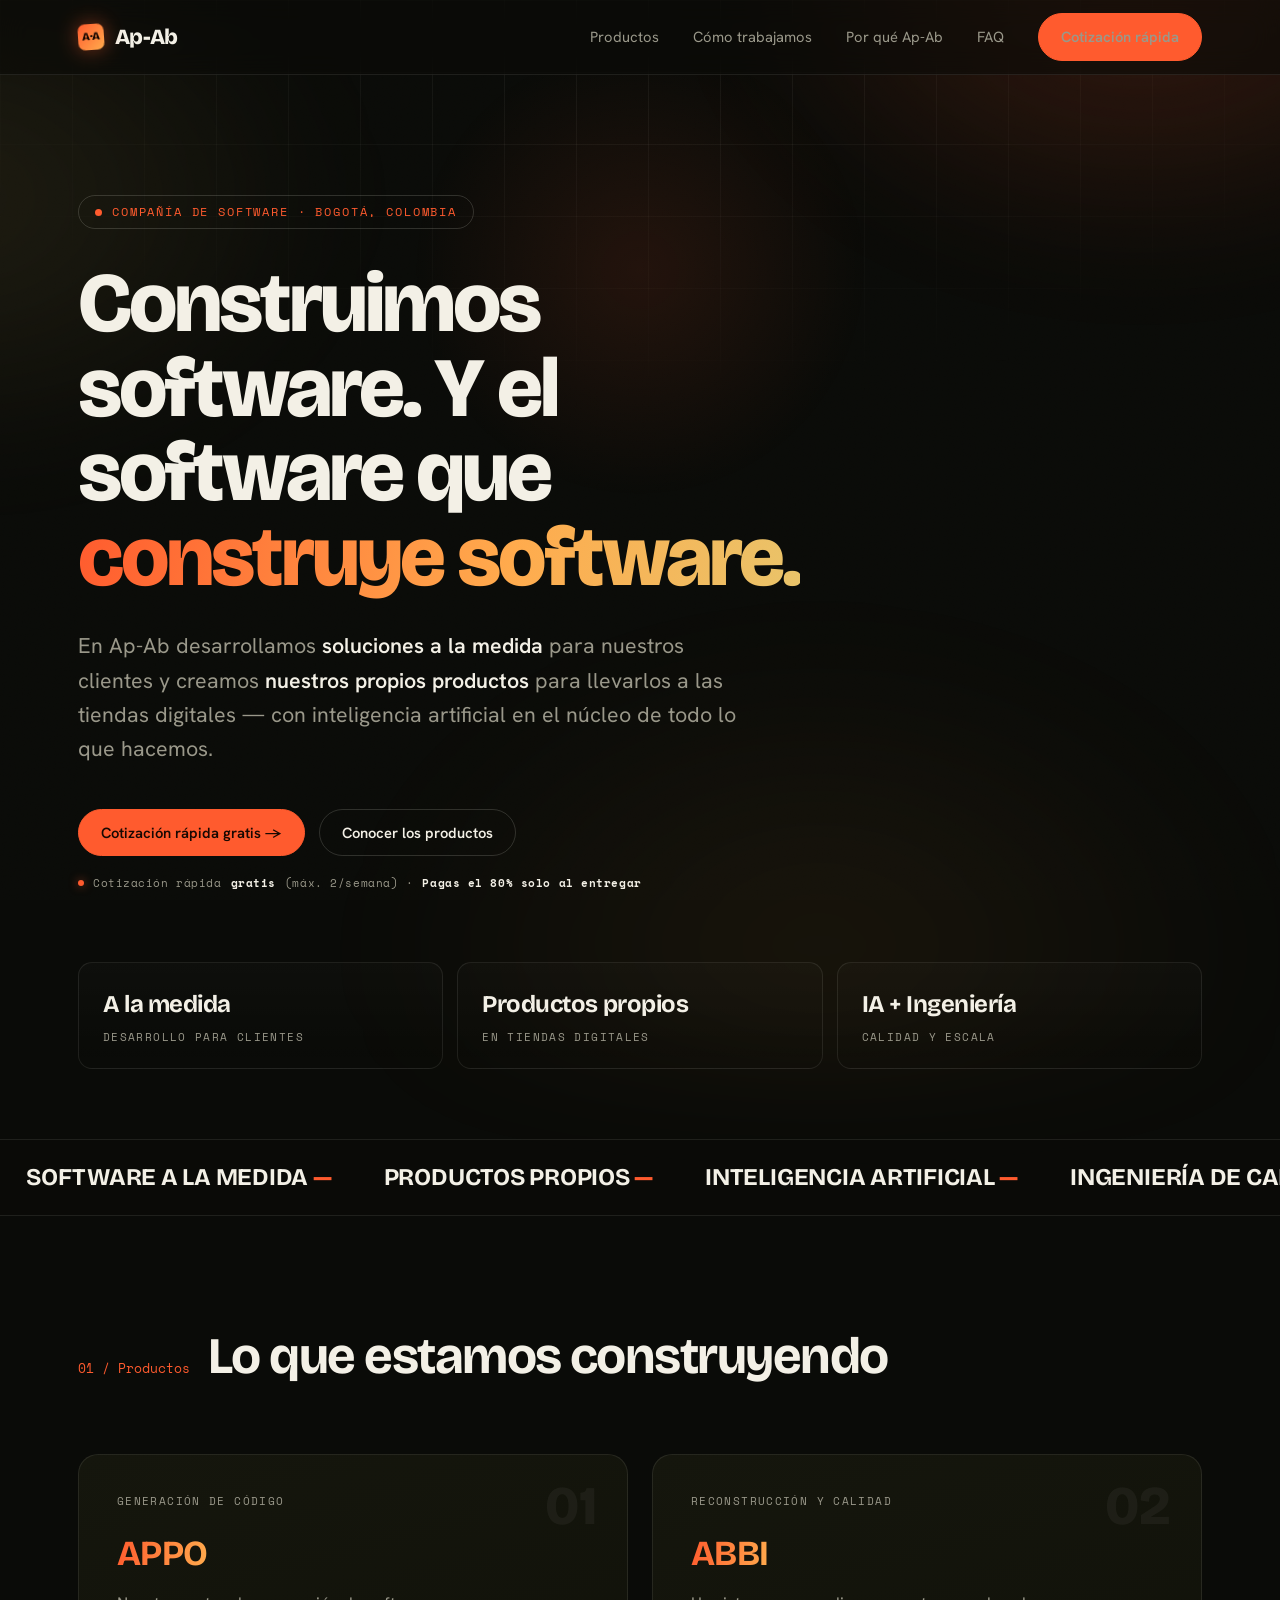
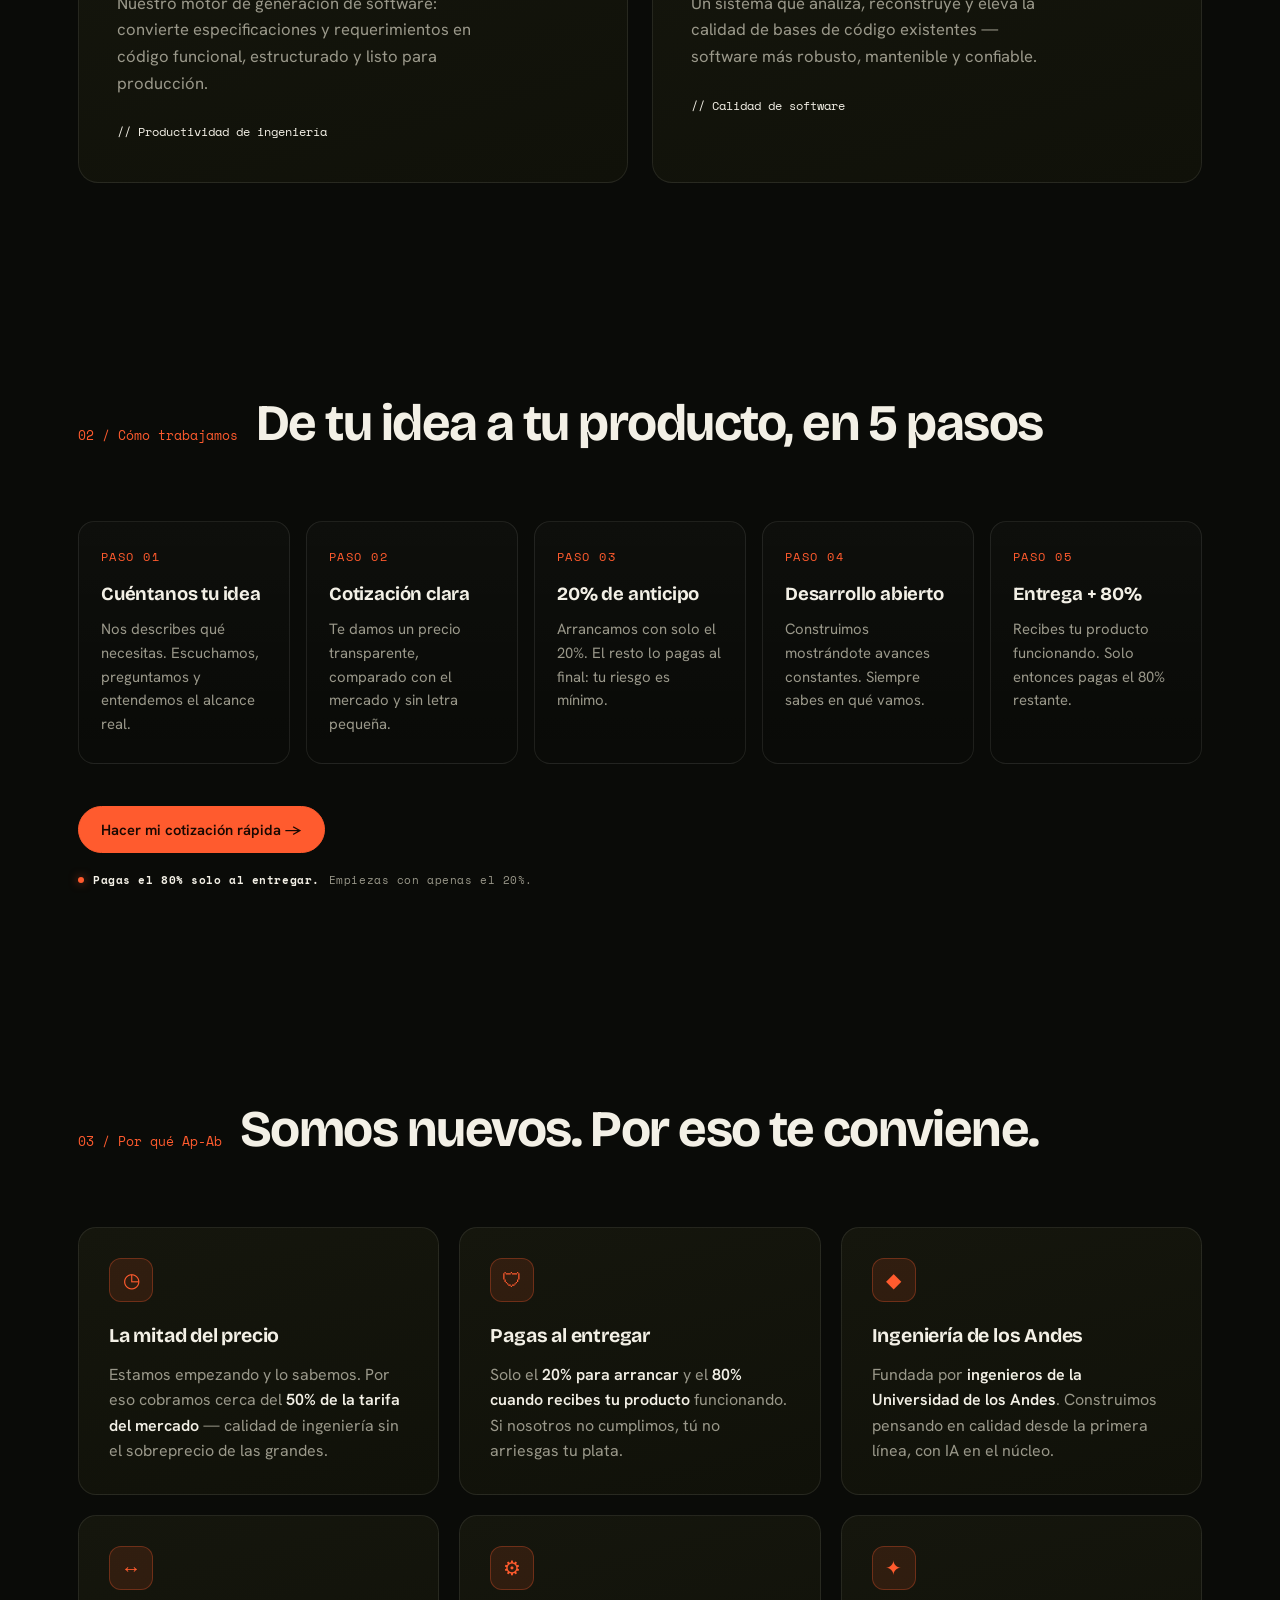
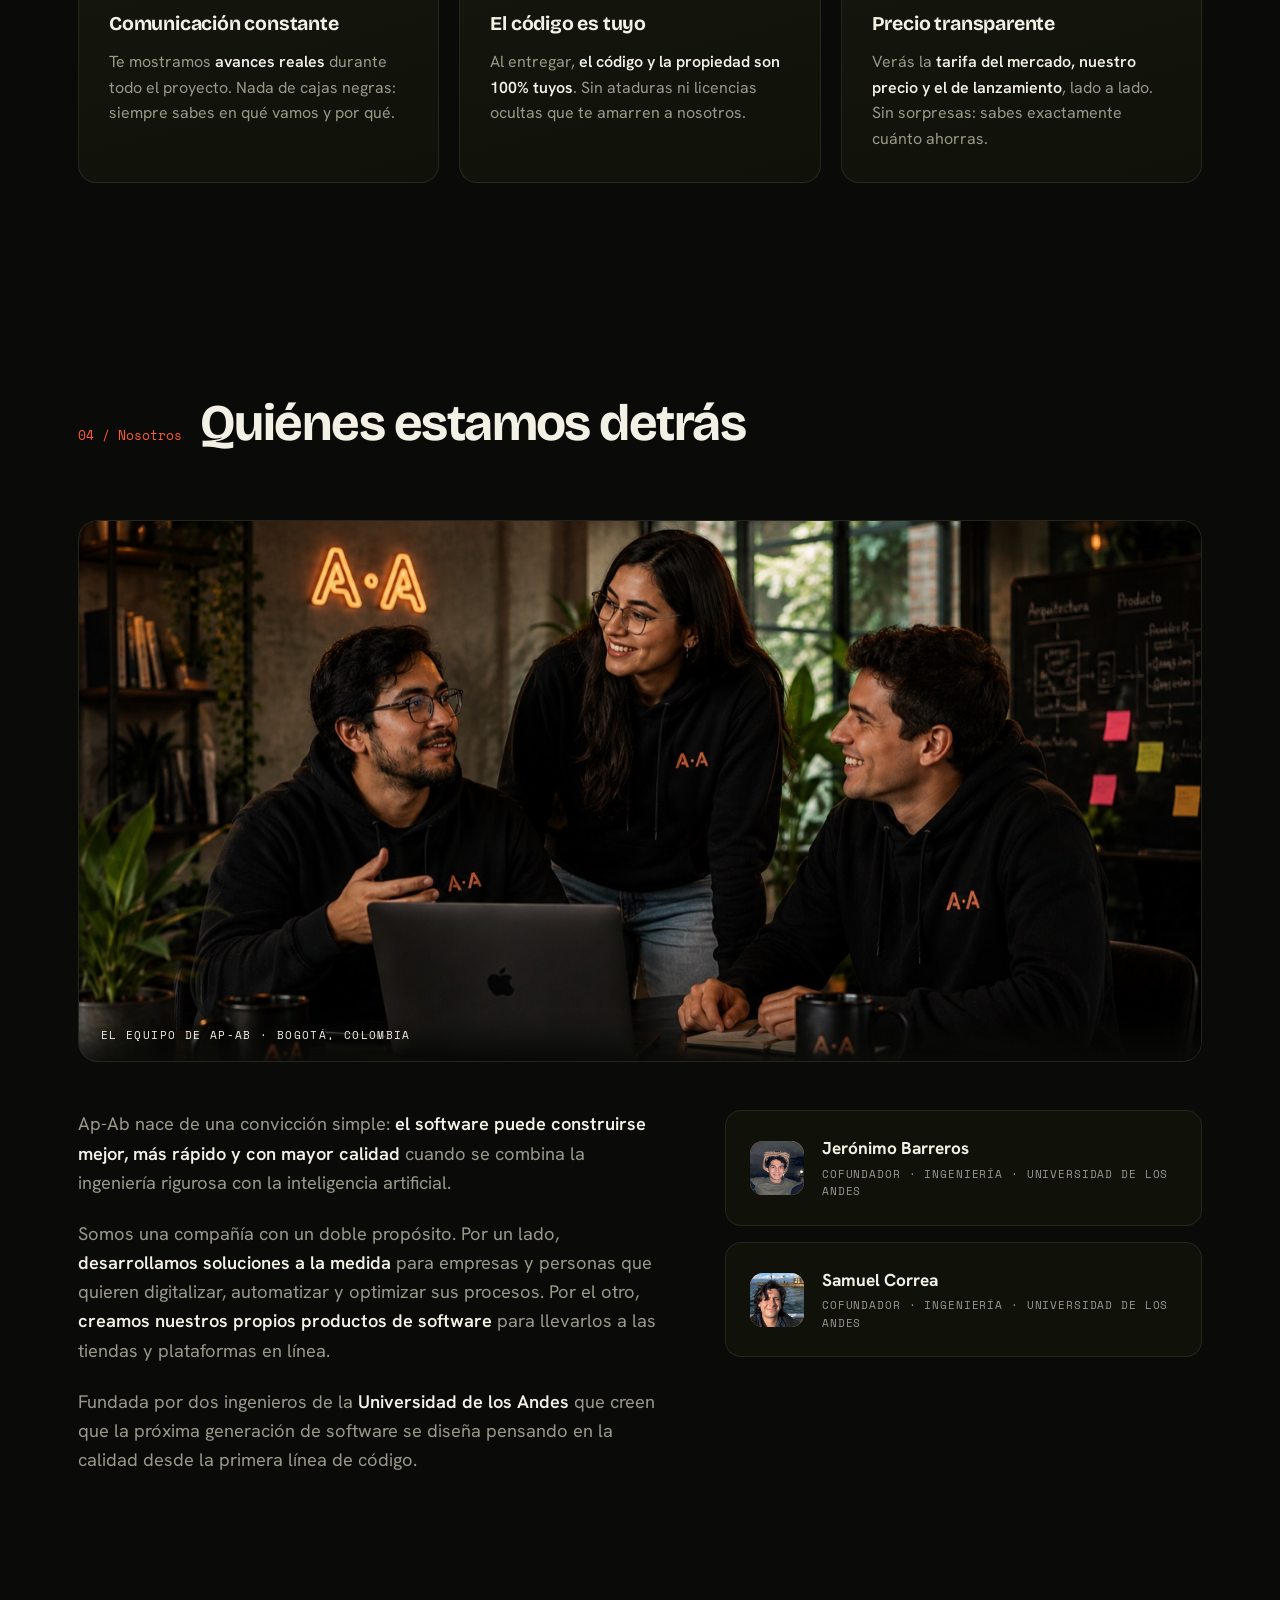
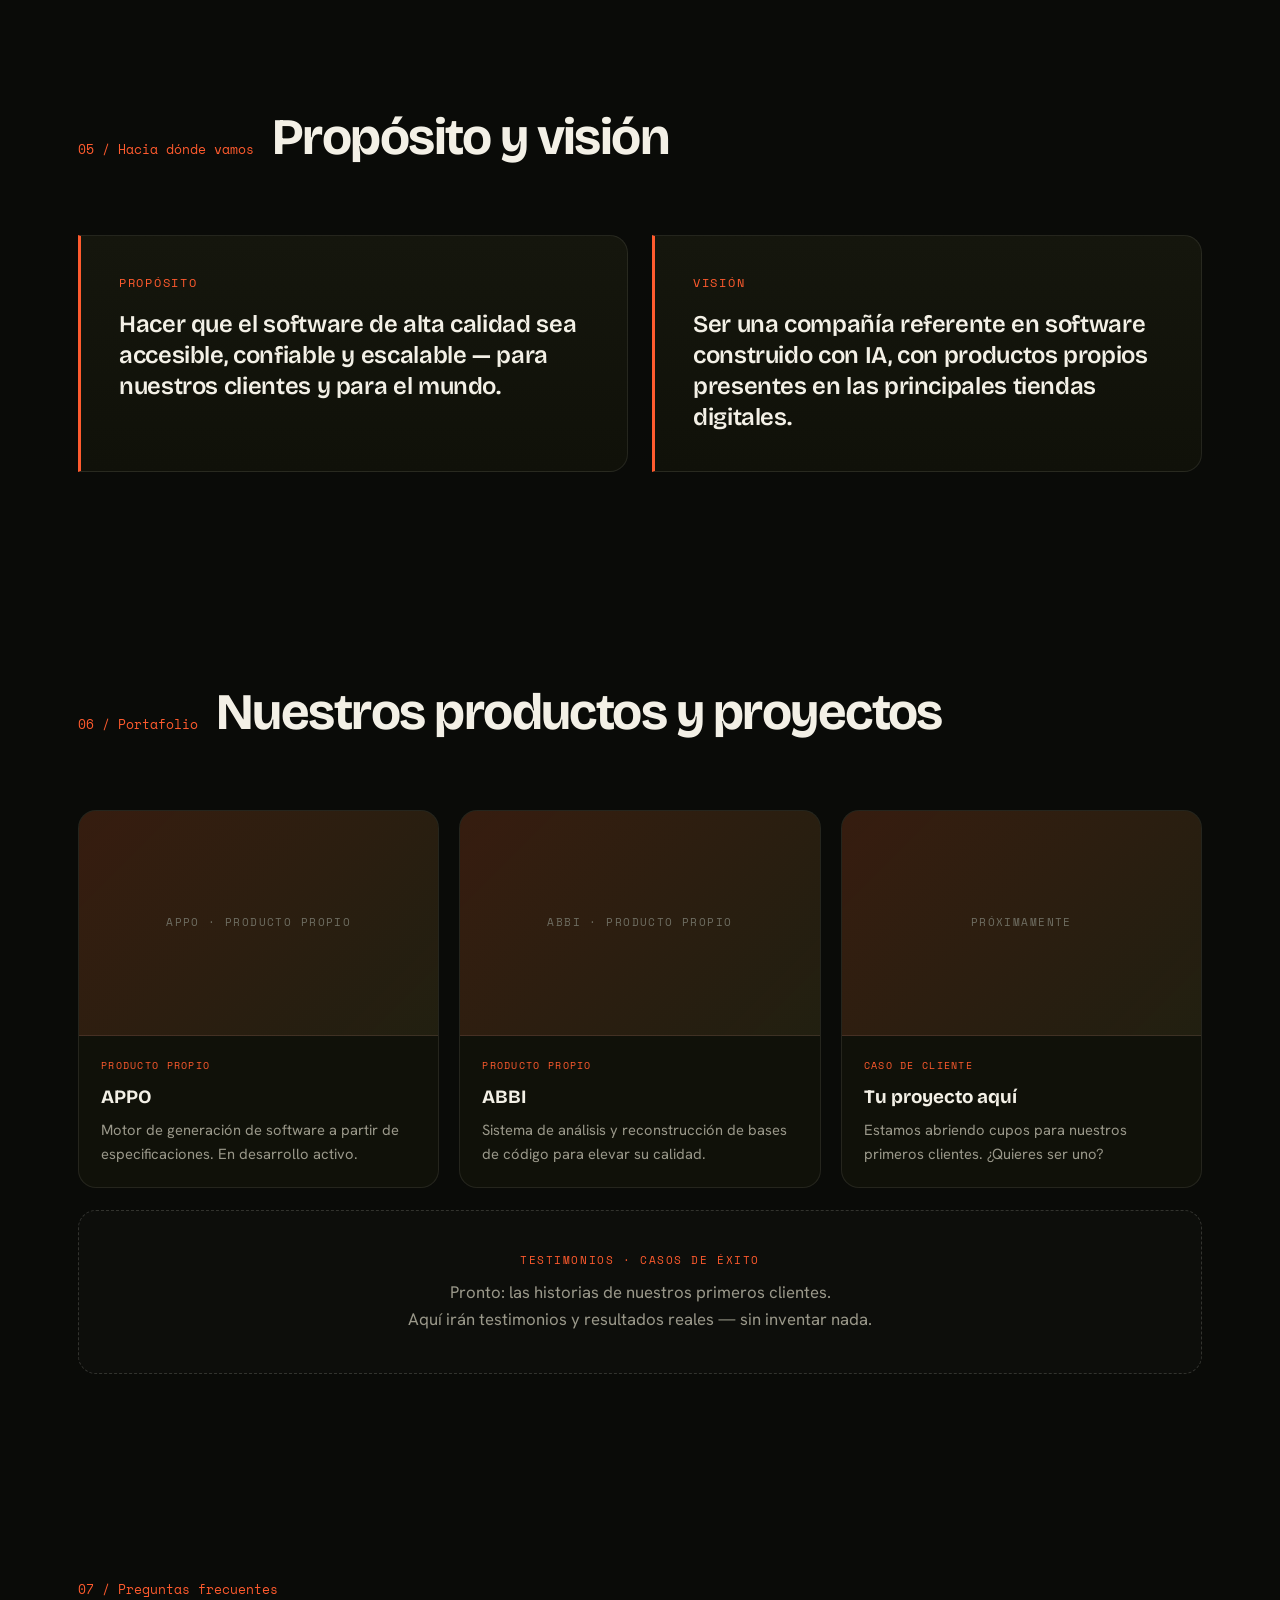
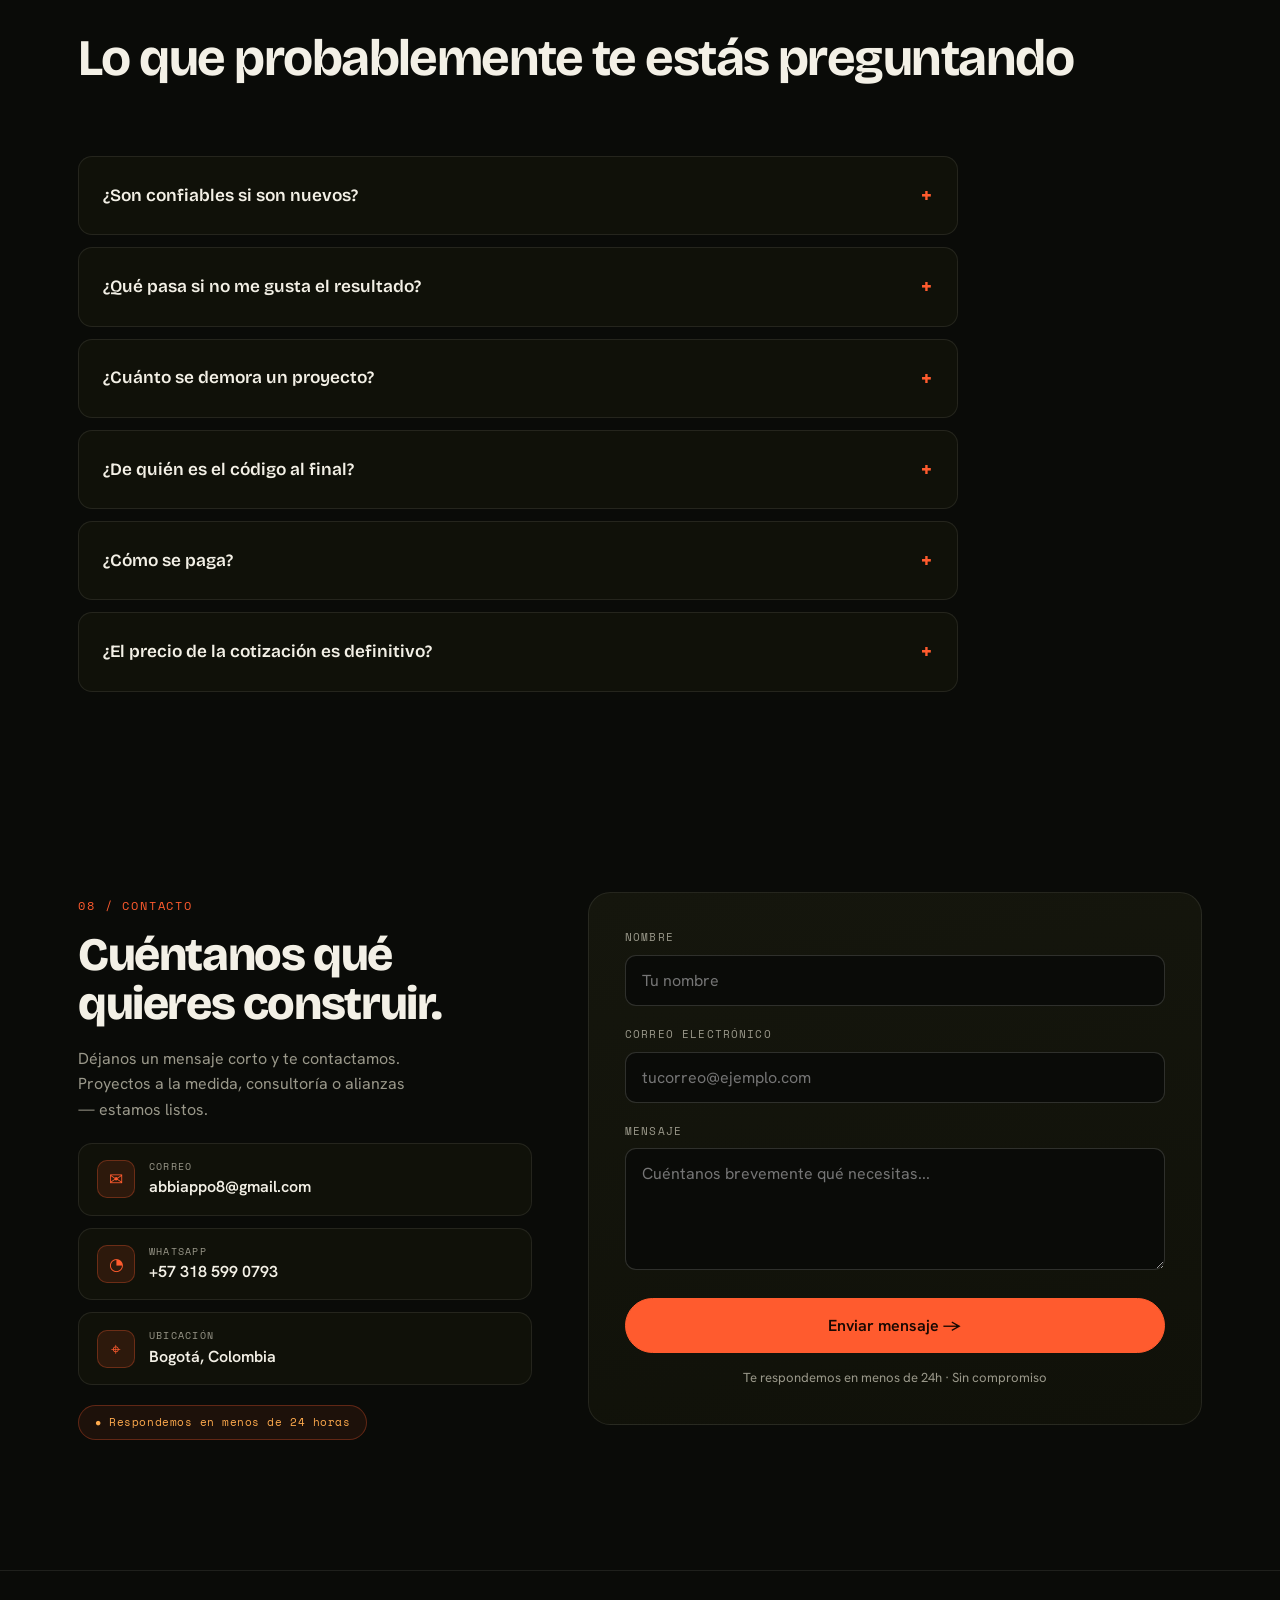
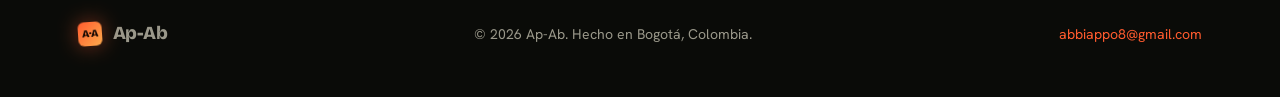
==== index.html @ e48f0c0c "Ap-Ab web-app: landing + login + cotizador rápido - Landing de marca + secciones de confianza (proce" ====
<!DOCTYPE html>
<html lang="es">
<head>
<meta charset="UTF-8" />
<meta name="viewport" content="width=device-width, initial-scale=1.0" />
<title>Ap-Ab — Compañía de software</title>
<meta name="description" content="Ap-Ab: compañía de software en Bogotá que desarrolla soluciones a la medida y crea sus propios productos con inteligencia artificial en el núcleo. Cotiza tu proyecto en minutos." />
<link rel="preconnect" href="https://fonts.googleapis.com" />
<link rel="preconnect" href="https://fonts.gstatic.com" crossorigin />
<link href="https://fonts.googleapis.com/css2?family=Bricolage+Grotesque:opsz,wght@12..96,400;12..96,600;12..96,700;12..96,800&family=Hanken+Grotesk:wght@400;500;600;700&family=Space+Mono:wght@400;700&display=swap" rel="stylesheet" />
<link rel="stylesheet" href="styles.css" />
<style>
  /* foto de equipo (señal de confianza) */
  .team-photo{margin:0 0 48px;border:1px solid var(--line);border-radius:20px;overflow:hidden;position:relative}
  .team-photo img{width:100%;display:block;aspect-ratio:3/2;object-fit:cover;object-position:center}
  .team-photo figcaption{position:absolute;left:0;right:0;bottom:0;padding:18px 22px;font-family:var(--mono);font-size:.66rem;letter-spacing:.13em;text-transform:uppercase;color:var(--paper);background:linear-gradient(0deg,rgba(10,11,8,.9),rgba(10,11,8,.15) 70%,transparent)}
</style>
</head>
<body>
<div class="bg-grid"></div>
<div class="bg-aurora"></div>
<div class="bg-noise"></div>
<div class="cursor-glow" id="glow"></div>

<header>
  <div class="wrap">
    <nav>
      <div class="brand"><span class="mk">A·A</span>Ap-Ab</div>
      <div class="navlinks">
        <a href="#productos">Productos</a>
        <a href="#proceso">Cómo trabajamos</a>
        <a href="#confianza">Por qué Ap-Ab</a>
        <a href="#faq">FAQ</a>
        <a href="cotizador.html" class="btn">Cotización rápida</a>
      </div>
    </nav>
  </div>
</header>

<!-- HERO -->
<div class="hero">
  <div class="wrap">
    <div class="eyebrow reveal d1 mono"><span class="pulse"></span>Compañía de software · Bogotá, Colombia</div>
    <h1 class="reveal d2">Construimos software. Y el software que <em>construye software.</em></h1>
    <p class="lead reveal d3">En Ap-Ab desarrollamos <strong>soluciones a la medida</strong> para nuestros clientes y creamos <strong>nuestros propios productos</strong> para llevarlos a las tiendas digitales — con inteligencia artificial en el núcleo de todo lo que hacemos.</p>
    <div class="cta-row reveal d4">
      <a href="cotizador.html" class="btn">Cotización rápida gratis →</a>
      <a href="#productos" class="btn ghost">Conocer los productos</a>
    </div>
    <div class="cta-note reveal d4"><span class="dot"></span>Cotización rápida <b>gratis</b> (máx. 2/semana) · <b>Pagas el 80% solo al entregar</b></div>
    <div class="stats reveal d5">
      <div class="stat"><div class="n">A la medida</div><div class="l">Desarrollo para clientes</div></div>
      <div class="stat"><div class="n">Productos propios</div><div class="l">En tiendas digitales</div></div>
      <div class="stat"><div class="n">IA + Ingeniería</div><div class="l">Calidad y escala</div></div>
    </div>
  </div>
</div>

<!-- MARQUEE -->
<div class="marquee">
  <div class="track">
    <span>SOFTWARE A LA MEDIDA <i>—</i></span><span>PRODUCTOS PROPIOS <i>—</i></span><span>INTELIGENCIA ARTIFICIAL <i>—</i></span><span>INGENIERÍA DE CALIDAD <i>—</i></span>
    <span>SOFTWARE A LA MEDIDA <i>—</i></span><span>PRODUCTOS PROPIOS <i>—</i></span><span>INTELIGENCIA ARTIFICIAL <i>—</i></span><span>INGENIERÍA DE CALIDAD <i>—</i></span>
  </div>
</div>

<!-- PRODUCTOS -->
<section id="productos">
  <div class="wrap">
    <div class="sec-head reveal">
      <span class="idx">01 / Productos</span>
      <h2>Lo que estamos construyendo</h2>
    </div>
    <div class="grid2">
      <div class="card reveal">
        <span class="num">01</span>
        <div class="tag">Generación de código</div>
        <h3><b>APPO</b></h3>
        <p>Nuestro motor de generación de software: convierte especificaciones y requerimientos en código funcional, estructurado y listo para producción.</p>
        <span class="arrow">// Productividad de ingeniería</span>
      </div>
      <div class="card reveal">
        <span class="num">02</span>
        <div class="tag">Reconstrucción y calidad</div>
        <h3><b>ABBI</b></h3>
        <p>Un sistema que analiza, reconstruye y eleva la calidad de bases de código existentes — software más robusto, mantenible y confiable.</p>
        <span class="arrow">// Calidad de software</span>
      </div>
    </div>
  </div>
</section>

<!-- COMO TRABAJAMOS / PROCESO -->
<section id="proceso">
  <div class="wrap">
    <div class="sec-head reveal">
      <span class="idx">02 / Cómo trabajamos</span>
      <h2>De tu idea a tu producto, en 5 pasos</h2>
    </div>
    <div class="steps">
      <div class="step reveal">
        <div class="sn">PASO 01</div>
        <h4>Cuéntanos tu idea</h4>
        <p>Nos describes qué necesitas. Escuchamos, preguntamos y entendemos el alcance real.</p>
      </div>
      <div class="step reveal">
        <div class="sn">PASO 02</div>
        <h4>Cotización clara</h4>
        <p>Te damos un precio transparente, comparado con el mercado y sin letra pequeña.</p>
      </div>
      <div class="step reveal">
        <div class="sn">PASO 03</div>
        <h4>20% de anticipo</h4>
        <p>Arrancamos con solo el 20%. El resto lo pagas al final: tu riesgo es mínimo.</p>
      </div>
      <div class="step reveal">
        <div class="sn">PASO 04</div>
        <h4>Desarrollo abierto</h4>
        <p>Construimos mostrándote avances constantes. Siempre sabes en qué vamos.</p>
      </div>
      <div class="step reveal">
        <div class="sn">PASO 05</div>
        <h4>Entrega + 80%</h4>
        <p>Recibes tu producto funcionando. Solo entonces pagas el 80% restante.</p>
      </div>
    </div>
    <div class="cta-row reveal" style="margin-top:42px">
      <a href="cotizador.html" class="btn">Hacer mi cotización rápida →</a>
    </div>
    <div class="cta-note reveal"><span class="dot"></span><b>Pagas el 80% solo al entregar.</b> Empiezas con apenas el 20%.</div>
  </div>
</section>

<!-- POR QUE AP-AB / GARANTIAS -->
<section id="confianza">
  <div class="wrap">
    <div class="sec-head reveal">
      <span class="idx">03 / Por qué Ap-Ab</span>
      <h2>Somos nuevos. Por eso te conviene.</h2>
    </div>
    <div class="guarantees">
      <div class="gcard reveal">
        <div class="ic">◷</div>
        <h4>La mitad del precio</h4>
        <p>Estamos empezando y lo sabemos. Por eso cobramos cerca del <b>50% de la tarifa del mercado</b> — calidad de ingeniería sin el sobreprecio de las grandes.</p>
      </div>
      <div class="gcard reveal">
        <div class="ic">🛡</div>
        <h4>Pagas al entregar</h4>
        <p>Solo el <b>20% para arrancar</b> y el <b>80% cuando recibes tu producto</b> funcionando. Si nosotros no cumplimos, tú no arriesgas tu plata.</p>
      </div>
      <div class="gcard reveal">
        <div class="ic">◆</div>
        <h4>Ingeniería de los Andes</h4>
        <p>Fundada por <b>ingenieros de la Universidad de los Andes</b>. Construimos pensando en calidad desde la primera línea, con IA en el núcleo.</p>
      </div>
      <div class="gcard reveal">
        <div class="ic">↔</div>
        <h4>Comunicación constante</h4>
        <p>Te mostramos <b>avances reales</b> durante todo el proyecto. Nada de cajas negras: siempre sabes en qué vamos y por qué.</p>
      </div>
      <div class="gcard reveal">
        <div class="ic">⚙</div>
        <h4>El código es tuyo</h4>
        <p>Al entregar, <b>el código y la propiedad son 100% tuyos</b>. Sin ataduras ni licencias ocultas que te amarren a nosotros.</p>
      </div>
      <div class="gcard reveal">
        <div class="ic">✦</div>
        <h4>Precio transparente</h4>
        <p>Verás la <b>tarifa del mercado, nuestro precio y el de lanzamiento</b>, lado a lado. Sin sorpresas: sabes exactamente cuánto ahorras.</p>
      </div>
    </div>
  </div>
</section>

<!-- NOSOTROS -->
<section id="nosotros">
  <div class="wrap">
    <div class="sec-head reveal">
      <span class="idx">04 / Nosotros</span>
      <h2>Quiénes estamos detrás</h2>
    </div>
    <figure class="team-photo reveal">
      <img src="assets/equipo.jpg" alt="El equipo de Ap-Ab trabajando en Bogotá" loading="lazy" />
      <figcaption>El equipo de Ap-Ab · Bogotá, Colombia</figcaption>
    </figure>
    <div class="about-grid" id="fundadores">
      <div class="prose reveal">
        <p>Ap-Ab nace de una convicción simple: <span class="hl">el software puede construirse mejor, más rápido y con mayor calidad</span> cuando se combina la ingeniería rigurosa con la inteligencia artificial.</p>
        <p>Somos una compañía con un doble propósito. Por un lado, <span class="hl">desarrollamos soluciones a la medida</span> para empresas y personas que quieren digitalizar, automatizar y optimizar sus procesos. Por el otro, <span class="hl">creamos nuestros propios productos de software</span> para llevarlos a las tiendas y plataformas en línea.</p>
        <p>Fundada por dos ingenieros de la <span class="hl">Universidad de los Andes</span> que creen que la próxima generación de software se diseña pensando en la calidad desde la primera línea de código.</p>
      </div>
      <div class="founders reveal">
        <div class="founder">
          <img class="ph" src="assets/jeronimo.jpg" alt="Jerónimo Barreros" loading="lazy" />
          <div>
            <div class="nm">Jerónimo Barreros</div>
            <div class="rl">Cofundador · Ingeniería · Universidad de los Andes</div>
          </div>
        </div>
        <div class="founder">
          <img class="ph" src="assets/samuel.jpg" alt="Samuel Correa" loading="lazy" />
          <div>
            <div class="nm">Samuel Correa</div>
            <div class="rl">Cofundador · Ingeniería · Universidad de los Andes</div>
          </div>
        </div>
      </div>
    </div>
  </div>
</section>

<!-- PROPOSITO / VISION -->
<section id="proposito">
  <div class="wrap">
    <div class="sec-head reveal">
      <span class="idx">05 / Hacia dónde vamos</span>
      <h2>Propósito y visión</h2>
    </div>
    <div class="pv">
      <div class="pv-card reveal">
        <div class="k">Propósito</div>
        <p>Hacer que el software de alta calidad sea accesible, confiable y escalable — para nuestros clientes y para el mundo.</p>
      </div>
      <div class="pv-card reveal">
        <div class="k">Visión</div>
        <p>Ser una compañía referente en software construido con IA, con productos propios presentes en las principales tiendas digitales.</p>
      </div>
    </div>
  </div>
</section>

<!-- PORTAFOLIO -->
<section id="portafolio">
  <div class="wrap">
    <div class="sec-head reveal">
      <span class="idx">06 / Portafolio</span>
      <h2>Nuestros productos y proyectos</h2>
    </div>
    <div class="port">
      <div class="port-card reveal">
        <div class="thumb">APPO · PRODUCTO PROPIO</div>
        <div class="body">
          <div class="tag">Producto propio</div>
          <h4>APPO</h4>
          <p>Motor de generación de software a partir de especificaciones. En desarrollo activo.</p>
        </div>
      </div>
      <div class="port-card reveal">
        <div class="thumb">ABBI · PRODUCTO PROPIO</div>
        <div class="body">
          <div class="tag">Producto propio</div>
          <h4>ABBI</h4>
          <p>Sistema de análisis y reconstrucción de bases de código para elevar su calidad.</p>
        </div>
      </div>
      <div class="port-card reveal">
        <!-- Duplica este bloque para cada caso real. No inventes clientes ni logos. -->
        <div class="thumb">PRÓXIMAMENTE</div>
        <div class="body">
          <div class="tag">Caso de cliente</div>
          <h4>Tu proyecto aquí</h4>
          <p>Estamos abriendo cupos para nuestros primeros clientes. ¿Quieres ser uno?</p>
        </div>
      </div>
    </div>

    <!-- Testimonios / casos: estructura vacía editable -->
    <div class="testi reveal">
      <div class="k">Testimonios · Casos de éxito</div>
      <p>Pronto: las historias de nuestros primeros clientes. <br />Aquí irán testimonios y resultados reales — sin inventar nada.</p>
    </div>
  </div>
</section>

<!-- FAQ -->
<section id="faq">
  <div class="wrap">
    <div class="sec-head reveal">
      <span class="idx">07 / Preguntas frecuentes</span>
      <h2>Lo que probablemente te estás preguntando</h2>
    </div>
    <div class="faq reveal">
      <details>
        <summary>¿Son confiables si son nuevos?</summary>
        <div class="a">Somos nuevos y por eso jugamos distinto: cobramos cerca de la mitad del mercado y pagas el 80% solo cuando recibes tu producto funcionando. Tú casi no arriesgas — el incentivo de cumplir es todo nuestro. Además, somos ingenieros de la Universidad de los Andes y te mostramos avances durante todo el proceso.</div>
      </details>
      <details>
        <summary>¿Qué pasa si no me gusta el resultado?</summary>
        <div class="a">Trabajamos con avances constantes para que no haya sorpresas al final: si algo no va por buen camino, lo ajustamos sobre la marcha. Y como el grueso del pago (80%) ocurre a la entrega, no quedas atado a un resultado que no aprobaste.</div>
      </details>
      <details>
        <summary>¿Cuánto se demora un proyecto?</summary>
        <div class="a">Depende del alcance. Una landing puede tomar pocos días; una app con backend, algunas semanas. En la cotización te damos un estimado de tiempo junto al precio, y si necesitas urgencia tenemos una opción acelerada.</div>
      </details>
      <details>
        <summary>¿De quién es el código al final?</summary>
        <div class="a">Tuyo, 100%. Al entregar, recibes el código fuente y la propiedad completa del proyecto. Sin licencias ocultas ni dependencias que te obliguen a quedarte con nosotros.</div>
      </details>
      <details>
        <summary>¿Cómo se paga?</summary>
        <div class="a">20% al iniciar para arrancar el desarrollo y 80% al entregar el producto funcionando. Así de simple, y siempre lo verás claro en tu cotización.</div>
      </details>
      <details>
        <summary>¿El precio de la cotización es definitivo?</summary>
        <div class="a">Es un estimado serio, calculado con una rúbrica transparente y comparado con el mercado. El precio final se confirma tras una breve revisión del alcance contigo — nunca te llega una sorpresa.</div>
      </details>
    </div>
  </div>
</section>

<!-- CONTACTO -->
<section id="contacto">
  <div class="wrap">
    <div class="contact-grid">
      <div class="contact-aside reveal">
        <span class="idx mono">08 / Contacto</span>
        <h2 style="margin-top:14px">Cuéntanos qué quieres construir.</h2>
        <p>Déjanos un mensaje corto y te contactamos. Proyectos a la medida, consultoría o alianzas — estamos listos.</p>

        <div class="contact-methods">
          <div class="cmethod">
            <div class="ic">✉</div>
            <div>
              <div class="k">Correo</div>
              <a href="mailto:abbiappo8@gmail.com">abbiappo8@gmail.com</a>
            </div>
          </div>
          <div class="cmethod">
            <div class="ic">◔</div>
            <div>
              <div class="k">WhatsApp</div>
              <a href="https://wa.me/573185990793?text=Hola%20Ap-Ab%2C%20quiero%20cotizar%20un%20proyecto" target="_blank" rel="noopener">+57 318 599 0793</a>
            </div>
          </div>
          <div class="cmethod">
            <div class="ic">⌖</div>
            <div>
              <div class="k">Ubicación</div>
              <span>Bogotá, Colombia</span>
            </div>
          </div>
        </div>
        <div class="promise">● Respondemos en menos de 24 horas</div>
      </div>

      <!--
        Formulario CORTO (nombre, correo, mensaje) conectado a NETLIFY FORMS.
        Netlify lo detecta por los atributos data-netlify y form-name.
        Las notificaciones a abbiappo8@gmail.com se configuran en el panel de
        Netlify → Forms → Settings → Form notifications (ver README).
      -->
      <form id="contactForm" class="reveal" name="contacto" method="POST"
            data-netlify="true" netlify-honeypot="bot-field">
        <input type="hidden" name="form-name" value="contacto" />
        <p hidden><label>No llenar: <input name="bot-field" /></label></p>
        <div class="field">
          <label for="nombre">Nombre</label>
          <input type="text" id="nombre" name="nombre" required placeholder="Tu nombre" />
        </div>
        <div class="field">
          <label for="correo">Correo electrónico</label>
          <input type="email" id="correo" name="correo" required placeholder="tucorreo@ejemplo.com" />
        </div>
        <div class="field">
          <label for="mensaje">Mensaje</label>
          <textarea id="mensaje" name="mensaje" required placeholder="Cuéntanos brevemente qué necesitas..."></textarea>
        </div>
        <button type="submit" class="btn">Enviar mensaje →</button>
        <div class="formnote">Te respondemos en menos de 24h · Sin compromiso</div>
        <div class="formmsg" id="formMsg"></div>
      </form>
    </div>
  </div>
</section>

<footer>
  <div class="wrap">
    <div class="foot">
      <div class="brand"><span class="mk" style="display:inline-grid;width:24px;height:24px;border-radius:6px;place-items:center;font-family:var(--display);font-weight:800;font-size:.65rem;color:#180802;background:linear-gradient(135deg,var(--ember),var(--ember-2))">A·A</span> Ap-Ab</div>
      <div>© <span id="year"></span> Ap-Ab. Hecho en Bogotá, Colombia.</div>
      <div><a href="mailto:abbiappo8@gmail.com" style="color:var(--ember)">abbiappo8@gmail.com</a></div>
    </div>
  </div>
</footer>

<script>
  document.getElementById('year').textContent = new Date().getFullYear();

  // pointer-follow glow
  const glow = document.getElementById('glow');
  window.addEventListener('pointermove', e=>{
    glow.style.setProperty('--mx', e.clientX + 'px');
    glow.style.left = e.clientX + 'px';
    glow.style.top = e.clientY + 'px';
  });

  // scroll reveal
  const io = new IntersectionObserver((entries)=>{
    entries.forEach(en=>{ if(en.isIntersecting){ en.target.classList.add('in'); io.unobserve(en.target);} });
  },{threshold:.14});
  document.querySelectorAll('section .reveal').forEach((el,i)=>{
    el.style.transitionDelay = (i%3 * 0.08) + 's';
    io.observe(el);
  });

  // ===== Formulario de contacto → Netlify Forms =====
  // Se envía por fetch para mostrar el mensaje de éxito sin recargar.
  // Netlify recibe el POST a "/" con los campos codificados.
  const form = document.getElementById('contactForm');
  const msg = document.getElementById('formMsg');
  form.addEventListener('submit', async function(e){
    e.preventDefault();
    msg.className = 'formmsg';
    const body = new URLSearchParams(new FormData(form)).toString();
    try{
      const res = await fetch('/', {
        method:'POST',
        headers:{'Content-Type':'application/x-www-form-urlencoded'},
        body
      });
      if(res.ok){
        form.reset();
        msg.className='formmsg ok';
        msg.textContent='¡Gracias! Recibimos tu mensaje y te contactamos en menos de 24h.';
      } else { throw new Error('fail'); }
    }catch(err){
      msg.className='formmsg err';
      msg.textContent='No pudimos enviar el mensaje desde aquí (¿estás viendo el sitio fuera de Netlify?). Escríbenos a abbiappo8@gmail.com o por WhatsApp.';
    }
  });
</script>
</body>
</html>
---- styles.css ----
/* ===================================================================
   Ap-Ab — hoja de marca compartida (index.html + cotizador.html)
   Base IDÉNTICA al index.html original; abajo se añaden las nuevas
   secciones (proceso, garantías, FAQ, portafolio, micro-señales).
   Para re-tematizar la marca, edita SOLO las variables de :root.
   =================================================================== */
:root{
  --ink:#0a0b08;
  --ink-2:#101109;
  --panel:#15160d;
  --paper:#f3f0e6;
  --muted:#9a988a;
  --muted-2:#6f6e62;
  --ember:#ff5b2e;
  --ember-2:#ffab4d;
  --gold:#e9c46a;
  --line:rgba(243,240,230,.09);
  --line-strong:rgba(243,240,230,.16);
  --display:"Bricolage Grotesque",serif;
  --body:"Hanken Grotesk",sans-serif;
  --mono:"Space Mono",monospace;
  --mx:50vw; --my:30vh;
}
*{margin:0;padding:0;box-sizing:border-box}
html{scroll-behavior:smooth}
::selection{background:var(--ember);color:#170803}
body{background:var(--ink);color:var(--paper);font-family:var(--body);line-height:1.6;-webkit-font-smoothing:antialiased;overflow-x:hidden}

/* ===== ATMOSPHERE ===== */
.bg-grid{position:fixed;inset:0;z-index:0;pointer-events:none;
  background-image:linear-gradient(var(--line) 1px,transparent 1px),linear-gradient(90deg,var(--line) 1px,transparent 1px);
  background-size:72px 72px;
  mask-image:radial-gradient(ellipse 90% 70% at 50% -5%,#000 25%,transparent 75%);opacity:.6}
.bg-aurora{position:fixed;inset:-20%;z-index:0;pointer-events:none;filter:blur(60px);opacity:.55;
  background:
    radial-gradient(40% 40% at 78% 12%,rgba(255,91,46,.35),transparent 60%),
    radial-gradient(38% 38% at 12% 30%,rgba(233,196,106,.18),transparent 60%),
    radial-gradient(45% 45% at 60% 90%,rgba(255,171,77,.12),transparent 60%);
  animation:drift 22s ease-in-out infinite alternate}
@keyframes drift{0%{transform:translate3d(0,0,0) scale(1)}100%{transform:translate3d(-3%,2%,0) scale(1.08)}}
.bg-noise{position:fixed;inset:0;z-index:0;pointer-events:none;opacity:.045;mix-blend-mode:overlay;
  background-image:url("data:image/svg+xml,%3Csvg xmlns='http://www.w3.org/2000/svg' width='160' height='160'%3E%3Cfilter id='n'%3E%3CfeTurbulence type='fractalNoise' baseFrequency='0.85' numOctaves='3' stitchTiles='stitch'/%3E%3C/filter%3E%3Crect width='100%25' height='100%25' filter='url(%23n)'/%3E%3C/svg%3E")}
.cursor-glow{position:fixed;left:var(--mx);top:var(--my);z-index:0;width:520px;height:520px;transform:translate(-50%,-50%);pointer-events:none;
  background:radial-gradient(circle,rgba(255,91,46,.10),transparent 62%);transition:left .25s ease-out,top .25s ease-out}

.wrap{position:relative;z-index:2;max-width:1180px;margin:0 auto;padding:0 28px}
a{color:inherit;text-decoration:none}
.mono{font-family:var(--mono);font-size:.72rem;letter-spacing:.16em;text-transform:uppercase;color:var(--ember)}

/* ===== NAV ===== */
header{position:sticky;top:0;z-index:50;backdrop-filter:blur(14px);background:rgba(10,11,8,.6);border-bottom:1px solid var(--line)}
nav{display:flex;align-items:center;justify-content:space-between;height:74px}
.brand{font-family:var(--display);font-weight:800;font-size:1.35rem;letter-spacing:-.03em;display:flex;align-items:center;gap:11px}
.brand .mk{width:26px;height:26px;border-radius:7px;background:linear-gradient(135deg,var(--ember),var(--ember-2));display:grid;place-items:center;font-size:.7rem;font-weight:800;color:#190802;box-shadow:0 0 20px rgba(255,91,46,.45);transform:rotate(-4deg)}
.navlinks{display:flex;gap:34px;align-items:center}
.navlinks a{font-size:.92rem;color:var(--muted);transition:color .2s;position:relative}
.navlinks a:not(.btn)::after{content:"";position:absolute;left:0;bottom:-6px;width:0;height:1px;background:var(--ember);transition:width .25s}
.navlinks a:not(.btn):hover{color:var(--paper)}
.navlinks a:not(.btn):hover::after{width:100%}
.btn{font-family:var(--body);font-weight:600;font-size:.92rem;padding:11px 22px;border-radius:999px;border:1px solid var(--ember);background:var(--ember);color:#180802;cursor:pointer;transition:transform .15s,box-shadow .25s;display:inline-block}
.btn:hover{transform:translateY(-2px);box-shadow:0 12px 34px rgba(255,91,46,.35)}
.btn.ghost{background:transparent;color:var(--paper);border-color:var(--line-strong)}
.btn.ghost:hover{border-color:var(--paper);box-shadow:none}
@media(max-width:760px){.navlinks a:not(.btn){display:none}}

/* ===== HERO ===== */
.hero{padding:120px 0 70px;position:relative}
.eyebrow{display:inline-flex;align-items:center;gap:10px;border:1px solid var(--line-strong);border-radius:999px;padding:7px 16px;margin-bottom:32px}
.eyebrow .pulse{width:7px;height:7px;border-radius:50%;background:var(--ember);animation:pulse 2.4s infinite}
@keyframes pulse{0%{box-shadow:0 0 0 0 rgba(255,91,46,.55)}70%{box-shadow:0 0 0 10px rgba(255,91,46,0)}100%{box-shadow:0 0 0 0 rgba(255,91,46,0)}}
h1{font-family:var(--display);font-weight:800;font-size:clamp(2.7rem,6.6vw,5.4rem);line-height:1.0;letter-spacing:-.035em;max-width:16ch}
h1 em{font-style:normal;background:linear-gradient(100deg,var(--ember),var(--ember-2) 60%,var(--gold));-webkit-background-clip:text;background-clip:text;color:transparent}
.lead{font-size:clamp(1.06rem,2vw,1.34rem);color:var(--muted);max-width:55ch;margin-top:30px}
.lead strong{color:var(--paper);font-weight:600}
.cta-row{display:flex;gap:14px;margin-top:42px;flex-wrap:wrap}
.stats{display:flex;gap:14px;margin-top:70px;flex-wrap:wrap}
.stat{flex:1;min-width:180px;border:1px solid var(--line);border-radius:14px;padding:22px 24px;background:linear-gradient(180deg,rgba(255,255,255,.02),transparent)}
.stat .n{font-family:var(--display);font-size:1.5rem;font-weight:700;letter-spacing:-.02em}
.stat .l{font-family:var(--mono);font-size:.66rem;letter-spacing:.13em;text-transform:uppercase;color:var(--muted);margin-top:6px}

/* ===== MARQUEE ===== */
.marquee{border-top:1px solid var(--line);border-bottom:1px solid var(--line);overflow:hidden;white-space:nowrap;padding:18px 0;position:relative;z-index:2;background:rgba(10,11,8,.4)}
.marquee .track{display:inline-block;animation:scroll 26s linear infinite;font-family:var(--display);font-weight:700;font-size:1.5rem;letter-spacing:-.01em}
.marquee .track span{margin:0 26px;color:var(--paper)}
.marquee .track i{color:var(--ember);font-style:normal}
@keyframes scroll{from{transform:translateX(0)}to{transform:translateX(-50%)}}

/* ===== SECTIONS ===== */
section{padding:100px 0;position:relative}
.sec-head{display:flex;align-items:baseline;gap:18px;margin-bottom:56px;flex-wrap:wrap}
.sec-head h2{font-family:var(--display);font-weight:700;font-size:clamp(2rem,4.2vw,3.2rem);letter-spacing:-.03em}
.sec-head .idx{font-family:var(--mono);font-size:.8rem;color:var(--ember);padding-top:6px}

/* reveal */
.reveal{opacity:0;transform:translateY(26px);transition:opacity .8s cubic-bezier(.2,.7,.2,1),transform .8s cubic-bezier(.2,.7,.2,1)}
.reveal.in{opacity:1;transform:none}
.hero .reveal{transition:none;animation:rise .9s cubic-bezier(.2,.7,.2,1) both}
.d1{animation-delay:.05s}.d2{animation-delay:.18s}.d3{animation-delay:.32s}.d4{animation-delay:.46s}.d5{animation-delay:.6s}
@keyframes rise{from{opacity:0;transform:translateY(24px)}to{opacity:1;transform:none}}

/* ===== PRODUCTS ===== */
.grid2{display:grid;grid-template-columns:1fr 1fr;gap:24px}
@media(max-width:760px){.grid2{grid-template-columns:1fr}}
.card{background:linear-gradient(165deg,var(--panel),var(--ink-2));border:1px solid var(--line);border-radius:20px;padding:38px;transition:border-color .3s,transform .3s;position:relative;overflow:hidden}
.card:hover{border-color:rgba(255,91,46,.5);transform:translateY(-5px)}
.card::before{content:"";position:absolute;inset:0;border-radius:20px;padding:1px;background:linear-gradient(120deg,transparent,var(--ember),transparent);-webkit-mask:linear-gradient(#000 0 0) content-box,linear-gradient(#000 0 0);-webkit-mask-composite:xor;mask-composite:exclude;opacity:0;transition:opacity .3s}
.card:hover::before{opacity:.7}
.card .num{position:absolute;top:24px;right:30px;font-family:var(--display);font-weight:800;font-size:3.4rem;color:rgba(243,240,230,.05);line-height:1}
.card .tag{font-family:var(--mono);font-size:.66rem;letter-spacing:.13em;text-transform:uppercase;color:var(--muted)}
.card h3{font-family:var(--display);font-size:2.2rem;font-weight:800;margin:16px 0 8px;letter-spacing:-.02em}
.card h3 b{background:linear-gradient(100deg,var(--ember),var(--ember-2));-webkit-background-clip:text;background-clip:text;color:transparent}
.card p{color:var(--muted);font-size:1.04rem;max-width:42ch}
.card .arrow{margin-top:26px;font-family:var(--mono);font-size:.78rem;color:var(--paper);display:inline-flex;gap:8px;align-items:center}

/* ===== ABOUT ===== */
.about-grid{display:grid;grid-template-columns:1.1fr .9fr;gap:64px;align-items:start}
@media(max-width:860px){.about-grid{grid-template-columns:1fr;gap:44px}}
.prose p{font-size:1.14rem;margin-bottom:22px;max-width:60ch;color:var(--muted)}
.prose p .hl{color:var(--paper);font-weight:600}
.founders{display:flex;flex-direction:column;gap:16px}
.founder{border:1px solid var(--line);border-radius:16px;padding:24px;display:flex;gap:18px;align-items:center;background:var(--ink-2);transition:border-color .25s,transform .25s}
.founder:hover{border-color:var(--line-strong);transform:translateX(4px)}
.av{width:54px;height:54px;border-radius:13px;flex:none;display:grid;place-items:center;font-family:var(--display);font-weight:800;font-size:1.3rem;color:#180802;background:linear-gradient(135deg,var(--ember),var(--ember-2));box-shadow:0 8px 24px rgba(255,91,46,.25)}
.founder .nm{font-weight:700;font-size:1.08rem}
.founder .rl{font-family:var(--mono);font-size:.68rem;letter-spacing:.08em;text-transform:uppercase;color:var(--muted);margin-top:3px}

/* ===== PURPOSE / VISION ===== */
.pv{display:grid;grid-template-columns:1fr 1fr;gap:24px}
@media(max-width:760px){.pv{grid-template-columns:1fr}}
.pv-card{border:1px solid var(--line);border-left:3px solid var(--ember);border-radius:0 18px 18px 0;padding:38px;background:linear-gradient(180deg,var(--panel),var(--ink-2))}
.pv-card .k{font-family:var(--mono);font-size:.72rem;letter-spacing:.15em;text-transform:uppercase;color:var(--ember)}
.pv-card p{font-family:var(--display);font-weight:600;font-size:1.5rem;line-height:1.3;letter-spacing:-.015em;margin-top:16px}

/* ===== CONTACT ===== */
.contact-grid{display:grid;grid-template-columns:.85fr 1.15fr;gap:56px;align-items:start}
@media(max-width:860px){.contact-grid{grid-template-columns:1fr;gap:40px}}
.contact-aside h2{font-family:var(--display);font-size:clamp(2rem,4vw,2.9rem);font-weight:800;letter-spacing:-.03em;line-height:1.04}
.contact-aside p{color:var(--muted);margin-top:18px;max-width:38ch}
.mailbox{margin-top:32px;border:1px solid var(--line);border-radius:16px;padding:22px;background:var(--ink-2)}
.mailbox .k{font-family:var(--mono);font-size:.66rem;letter-spacing:.13em;text-transform:uppercase;color:var(--muted)}
.mailbox a{display:block;font-family:var(--display);font-weight:700;font-size:1.18rem;margin-top:7px;color:var(--paper);word-break:break-all}
.mailbox a:hover{color:var(--ember)}

form{background:linear-gradient(170deg,var(--panel),var(--ink-2));border:1px solid var(--line);border-radius:22px;padding:36px}
.field{margin-bottom:20px}
.field label{display:block;font-family:var(--mono);font-size:.66rem;letter-spacing:.11em;text-transform:uppercase;color:var(--muted);margin-bottom:9px}
.field input,.field select,.field textarea{width:100%;background:var(--ink);border:1px solid var(--line-strong);border-radius:11px;padding:14px 16px;color:var(--paper);font-family:var(--body);font-size:1rem;transition:border-color .2s,box-shadow .2s}
.field input:focus,.field select:focus,.field textarea:focus{outline:none;border-color:var(--ember);box-shadow:0 0 0 3px rgba(255,91,46,.16)}
.field textarea{resize:vertical;min-height:122px}
.row2{display:grid;grid-template-columns:1fr 1fr;gap:16px}
@media(max-width:560px){.row2{grid-template-columns:1fr}}
form .btn{width:100%;text-align:center;font-size:1rem;padding:16px}
.formnote{font-size:.82rem;color:var(--muted);margin-top:14px;text-align:center}
.formmsg{display:none;border-radius:12px;padding:16px;margin-top:16px;font-size:.95rem}
.formmsg.ok{display:block;background:rgba(255,91,46,.12);border:1px solid var(--ember);color:var(--paper)}
.formmsg.err{display:block;background:rgba(255,255,255,.04);border:1px solid var(--line-strong);color:var(--muted)}

/* ===== FOOTER ===== */
footer{border-top:1px solid var(--line);padding:48px 0;margin-top:30px}
.foot{display:flex;justify-content:space-between;align-items:center;gap:20px;flex-wrap:wrap;color:var(--muted);font-size:.88rem}
.foot .brand{font-size:1.15rem}

/* ===================================================================
   NUEVO — confianza, conversión y cotizador (mismo lenguaje visual)
   =================================================================== */

/* micro-señal de confianza junto a cada CTA */
.cta-note{display:flex;align-items:center;gap:9px;margin-top:18px;font-family:var(--mono);font-size:.7rem;letter-spacing:.05em;color:var(--muted)}
.cta-note .dot{width:6px;height:6px;border-radius:50%;background:var(--ember);box-shadow:0 0 10px rgba(255,91,46,.6);flex:none}
.cta-note b{color:var(--paper);font-weight:700}

/* proceso / cómo trabajamos */
.steps{display:grid;grid-template-columns:repeat(5,1fr);gap:16px}
@media(max-width:900px){.steps{grid-template-columns:1fr 1fr}}
@media(max-width:520px){.steps{grid-template-columns:1fr}}
.step{border:1px solid var(--line);border-radius:16px;padding:26px 22px;background:linear-gradient(180deg,rgba(255,255,255,.02),transparent);position:relative;transition:border-color .3s,transform .3s}
.step:hover{border-color:rgba(255,91,46,.4);transform:translateY(-4px)}
.step .sn{font-family:var(--mono);font-size:.72rem;letter-spacing:.13em;color:var(--ember)}
.step h4{font-family:var(--display);font-weight:700;font-size:1.16rem;margin:14px 0 8px;letter-spacing:-.01em}
.step p{color:var(--muted);font-size:.93rem}

/* por qué Ap-Ab / garantías (reversión de riesgo) */
.guarantees{display:grid;grid-template-columns:repeat(3,1fr);gap:20px}
@media(max-width:860px){.guarantees{grid-template-columns:1fr}}
.gcard{border:1px solid var(--line);border-radius:18px;padding:30px;background:linear-gradient(165deg,var(--panel),var(--ink-2));transition:border-color .3s,transform .3s}
.gcard:hover{border-color:rgba(255,91,46,.4);transform:translateY(-4px)}
.gcard .ic{width:44px;height:44px;border-radius:12px;display:grid;place-items:center;background:rgba(255,91,46,.12);border:1px solid rgba(255,91,46,.3);color:var(--ember);font-size:1.25rem;margin-bottom:18px}
.gcard h4{font-family:var(--display);font-weight:700;font-size:1.22rem;margin-bottom:10px;letter-spacing:-.01em}
.gcard p{color:var(--muted);font-size:1rem}
.gcard p b{color:var(--paper);font-weight:600}

/* foto / placeholder de fundadores */
.founder .ph{width:54px;height:54px;border-radius:13px;flex:none;object-fit:cover;background:linear-gradient(135deg,var(--ember),var(--ember-2));display:grid;place-items:center;color:#180802;font-family:var(--display);font-weight:800;font-size:1.3rem}
.founder img.ph{object-position:center 28%}

/* foto de equipo (confianza) */
.team-photo{position:relative;border:1px solid var(--line);border-radius:20px;overflow:hidden;margin-bottom:44px;background:var(--ink-2)}
.team-photo img{width:100%;height:auto;max-height:540px;object-fit:cover;display:block}
.team-photo .team-cap{position:absolute;left:18px;bottom:14px;font-family:var(--mono);font-size:.66rem;letter-spacing:.12em;text-transform:uppercase;color:var(--paper);background:rgba(10,11,8,.58);backdrop-filter:blur(6px);border:1px solid var(--line-strong);padding:7px 12px;border-radius:999px}

/* portafolio */
.port{display:grid;grid-template-columns:repeat(3,1fr);gap:20px}
@media(max-width:860px){.port{grid-template-columns:1fr 1fr}}
@media(max-width:560px){.port{grid-template-columns:1fr}}
.port-card{border:1px solid var(--line);border-radius:18px;overflow:hidden;background:var(--ink-2);transition:border-color .3s,transform .3s}
.port-card:hover{border-color:var(--line-strong);transform:translateY(-4px)}
.port-card .thumb{aspect-ratio:16/10;background:linear-gradient(135deg,rgba(255,91,46,.16),rgba(233,196,106,.08));display:grid;place-items:center;color:var(--muted-2);font-family:var(--mono);font-size:.68rem;letter-spacing:.13em;border-bottom:1px solid var(--line);text-align:center;padding:14px}
.port-card .body{padding:22px}
.port-card .tag{font-family:var(--mono);font-size:.62rem;letter-spacing:.13em;text-transform:uppercase;color:var(--ember)}
.port-card h4{font-family:var(--display);font-weight:700;font-size:1.18rem;margin:8px 0 6px}
.port-card p{color:var(--muted);font-size:.92rem}

/* testimonios placeholder */
.testi{border:1px dashed var(--line-strong);border-radius:18px;padding:40px;text-align:center;background:rgba(255,255,255,.015);margin-top:22px}
.testi .k{font-family:var(--mono);font-size:.7rem;letter-spacing:.14em;text-transform:uppercase;color:var(--ember)}
.testi p{color:var(--muted);margin-top:10px;font-size:1.05rem}

/* FAQ */
.faq{display:flex;flex-direction:column;gap:12px;max-width:880px}
.faq details{border:1px solid var(--line);border-radius:14px;background:var(--ink-2);overflow:hidden;transition:border-color .25s}
.faq details[open]{border-color:var(--line-strong)}
.faq summary{cursor:pointer;list-style:none;padding:22px 24px;font-family:var(--display);font-weight:600;font-size:1.08rem;display:flex;justify-content:space-between;align-items:center;gap:16px}
.faq summary::-webkit-details-marker{display:none}
.faq summary::after{content:"+";font-family:var(--mono);color:var(--ember);font-size:1.3rem;transition:transform .25s;flex:none}
.faq details[open] summary::after{transform:rotate(45deg)}
.faq .a{padding:0 24px 22px;color:var(--muted);font-size:1rem;max-width:74ch}

/* contacto: métodos + promesa de respuesta */
.contact-methods{display:flex;flex-direction:column;gap:12px;margin-top:20px}
.cmethod{border:1px solid var(--line);border-radius:14px;padding:15px 18px;background:var(--ink-2);display:flex;align-items:center;gap:14px}
.cmethod .ic{width:38px;height:38px;border-radius:10px;display:grid;place-items:center;background:rgba(255,91,46,.12);border:1px solid rgba(255,91,46,.3);color:var(--ember);flex:none;font-size:1.05rem}
.cmethod .k{font-family:var(--mono);font-size:.6rem;letter-spacing:.13em;text-transform:uppercase;color:var(--muted)}
.cmethod a,.cmethod span{display:block;color:var(--paper);font-weight:600;font-size:1rem}
.cmethod a:hover{color:var(--ember)}
.promise{display:inline-flex;align-items:center;gap:8px;margin-top:20px;border:1px solid rgba(255,91,46,.3);background:rgba(255,91,46,.08);border-radius:999px;padding:8px 16px;font-family:var(--mono);font-size:.66rem;letter-spacing:.05em;color:var(--ember-2)}
.btn.wa{background:#25d366;border-color:#25d366;color:#042912}
.btn.wa:hover{box-shadow:0 12px 34px rgba(37,211,102,.3)}
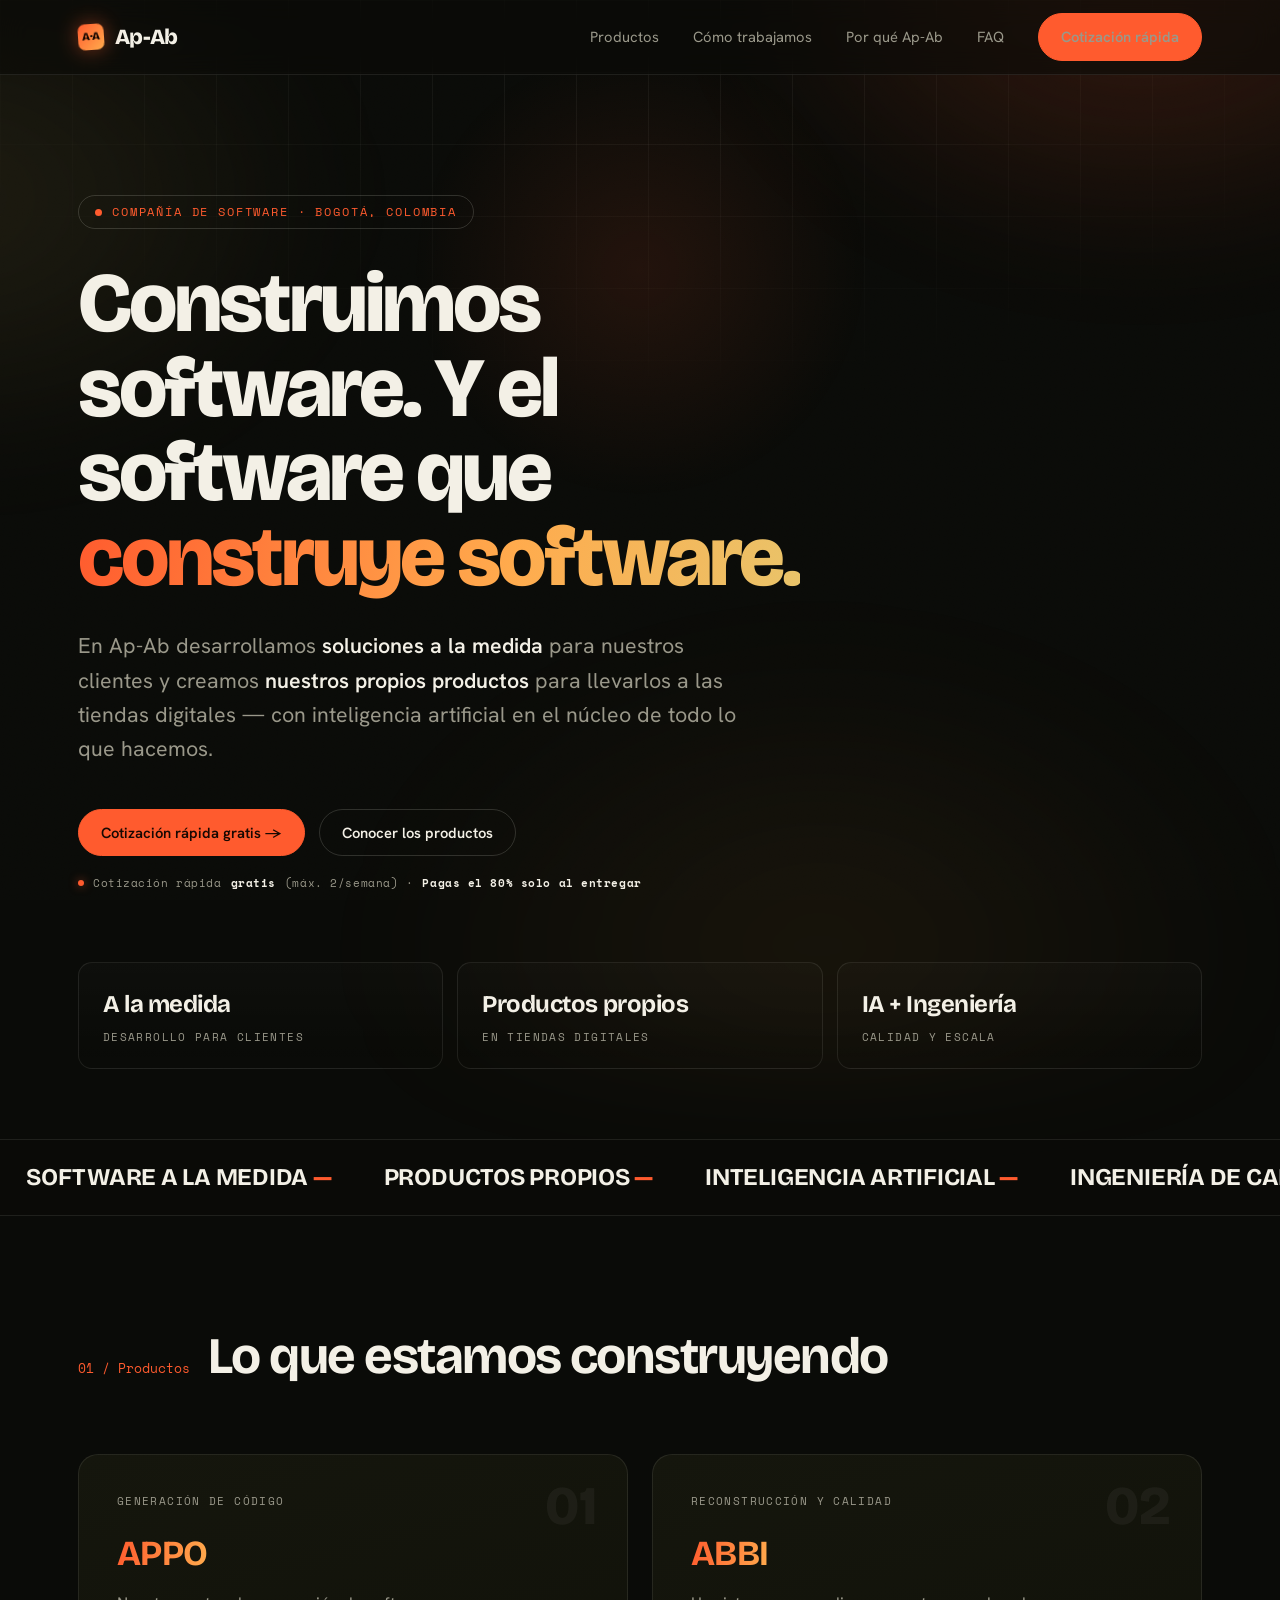
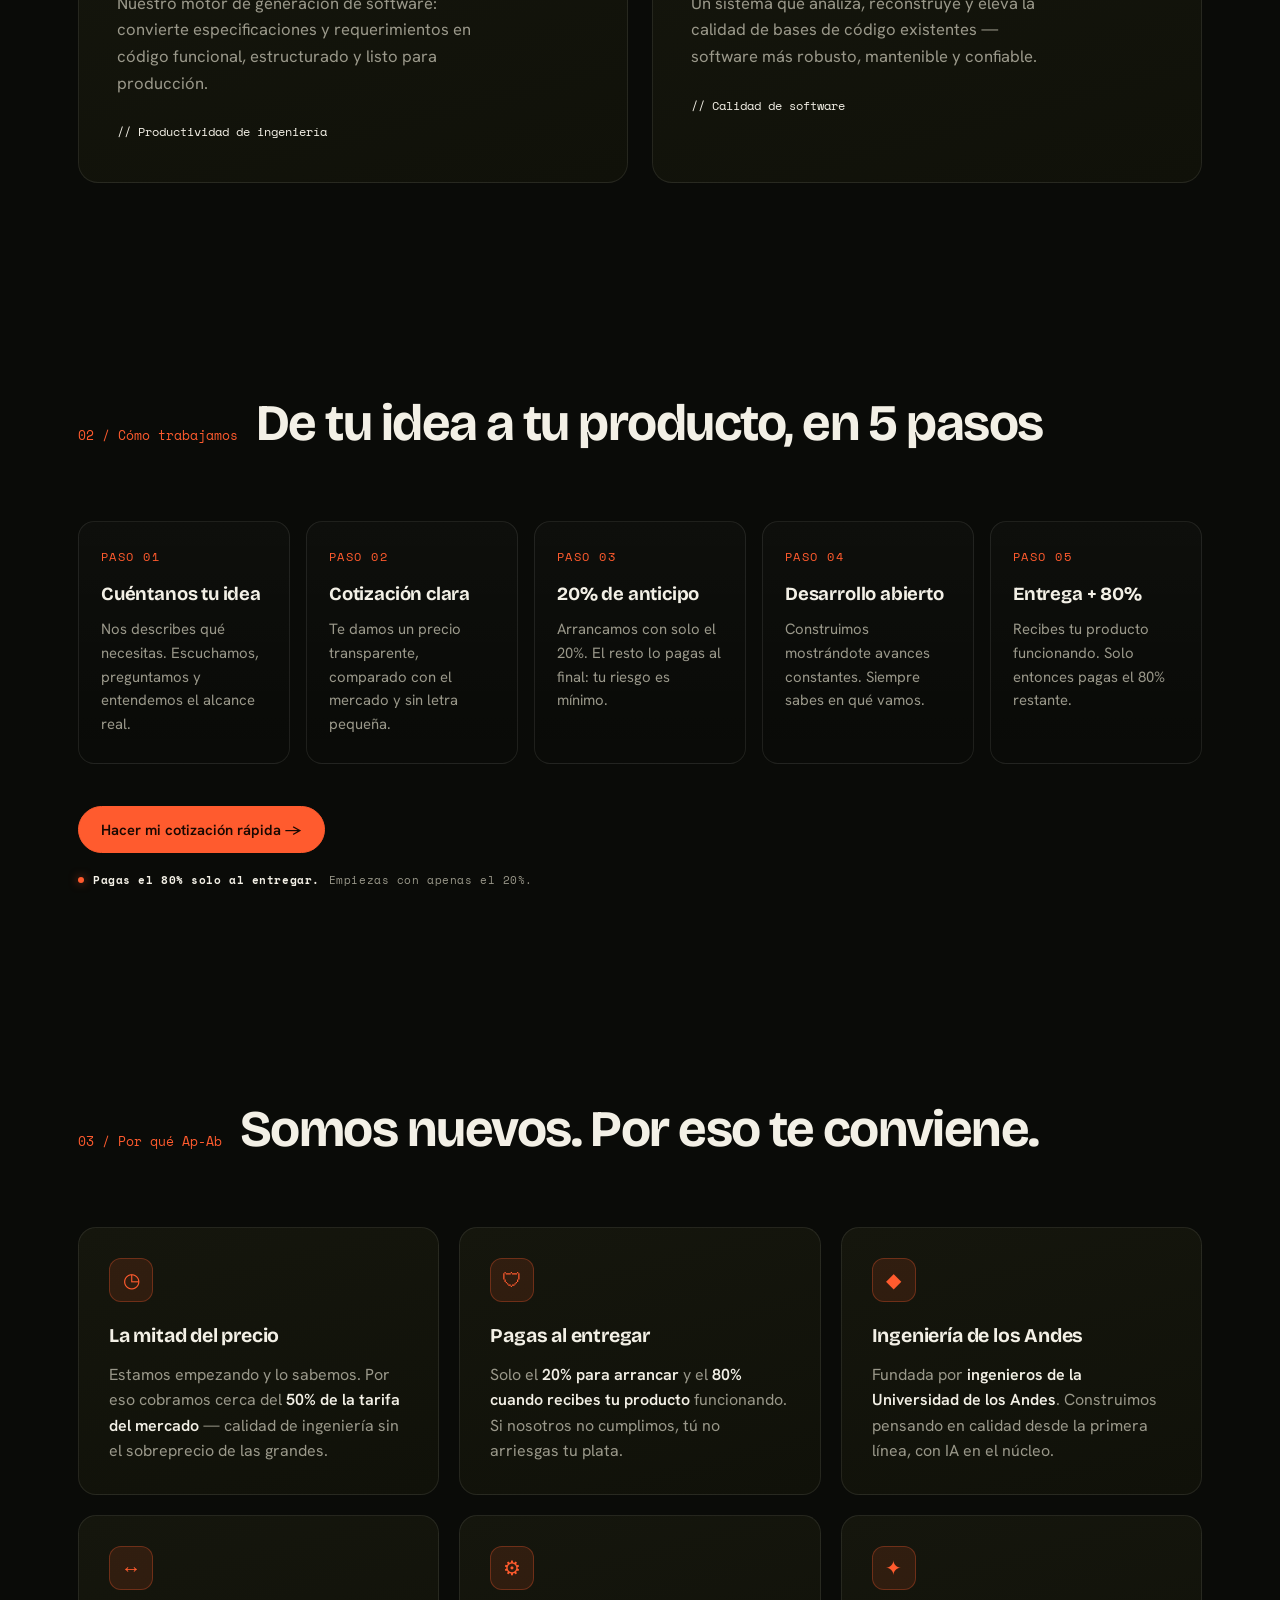
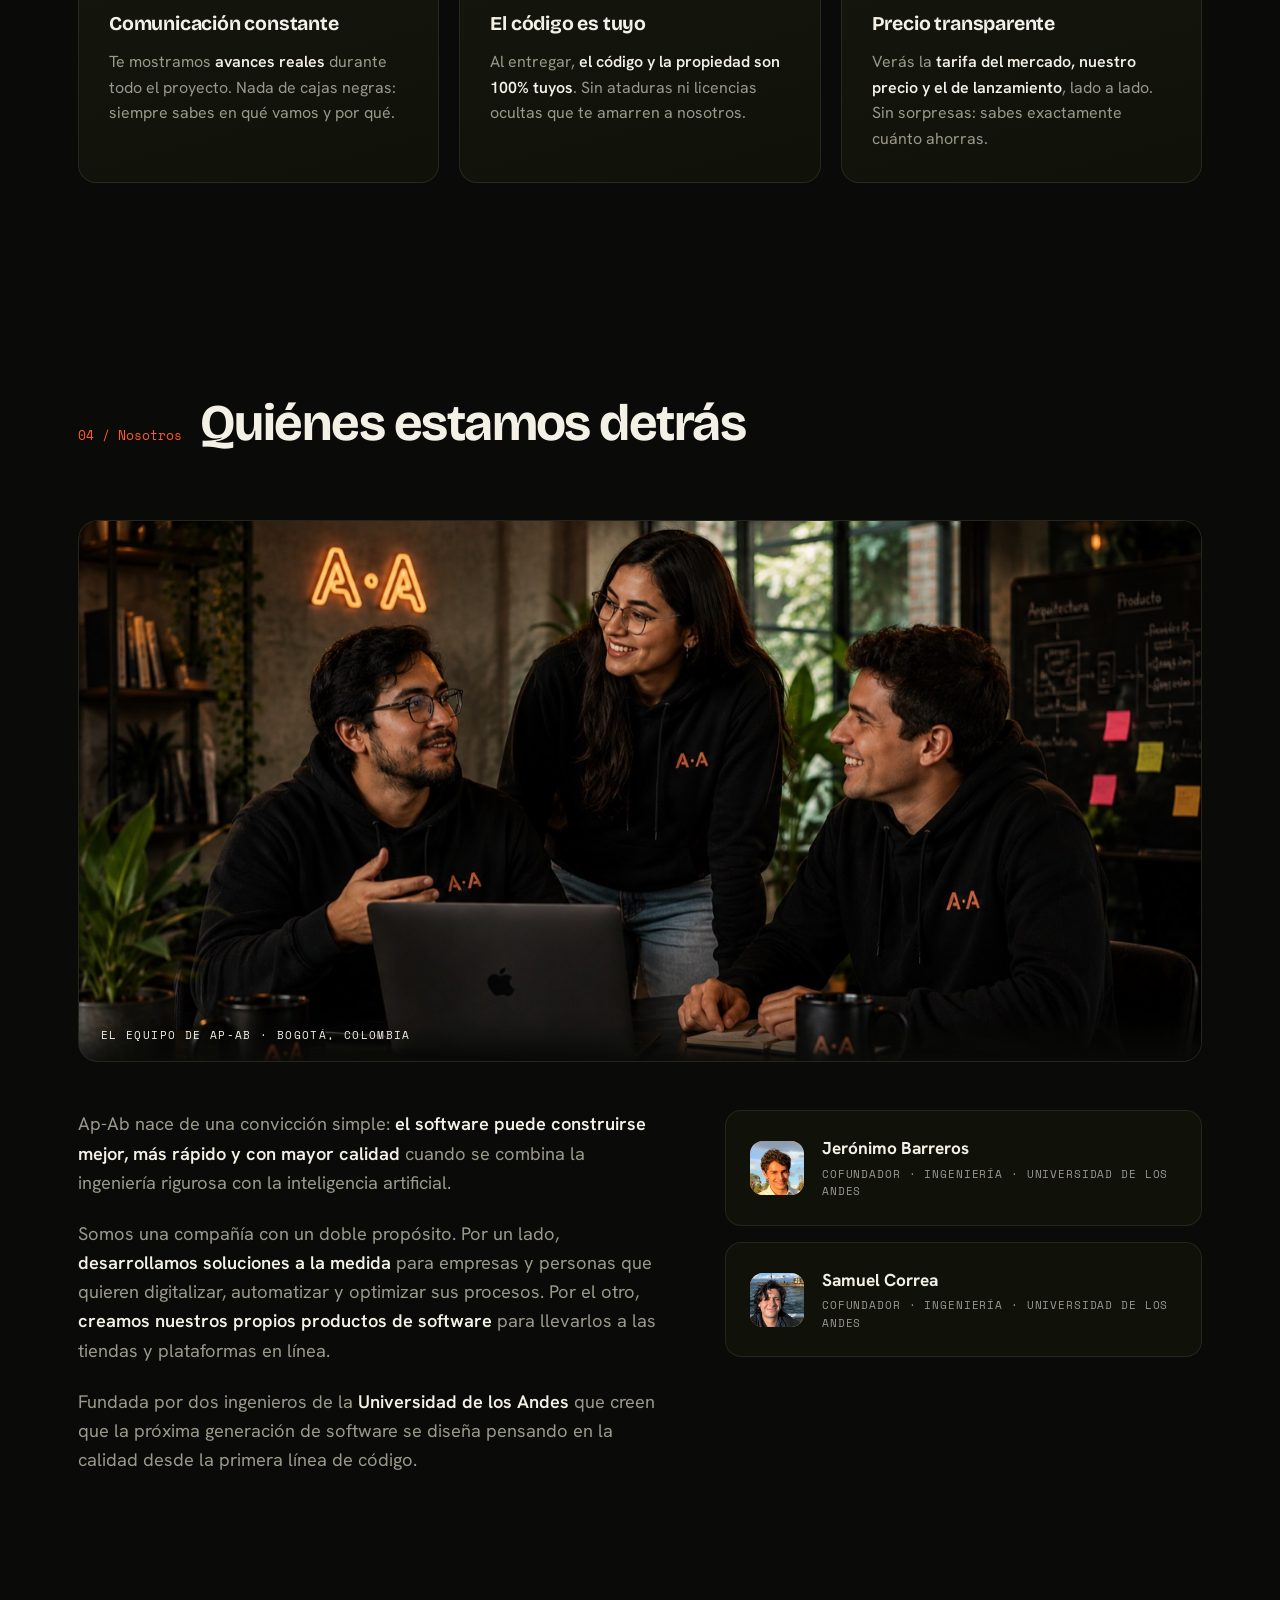
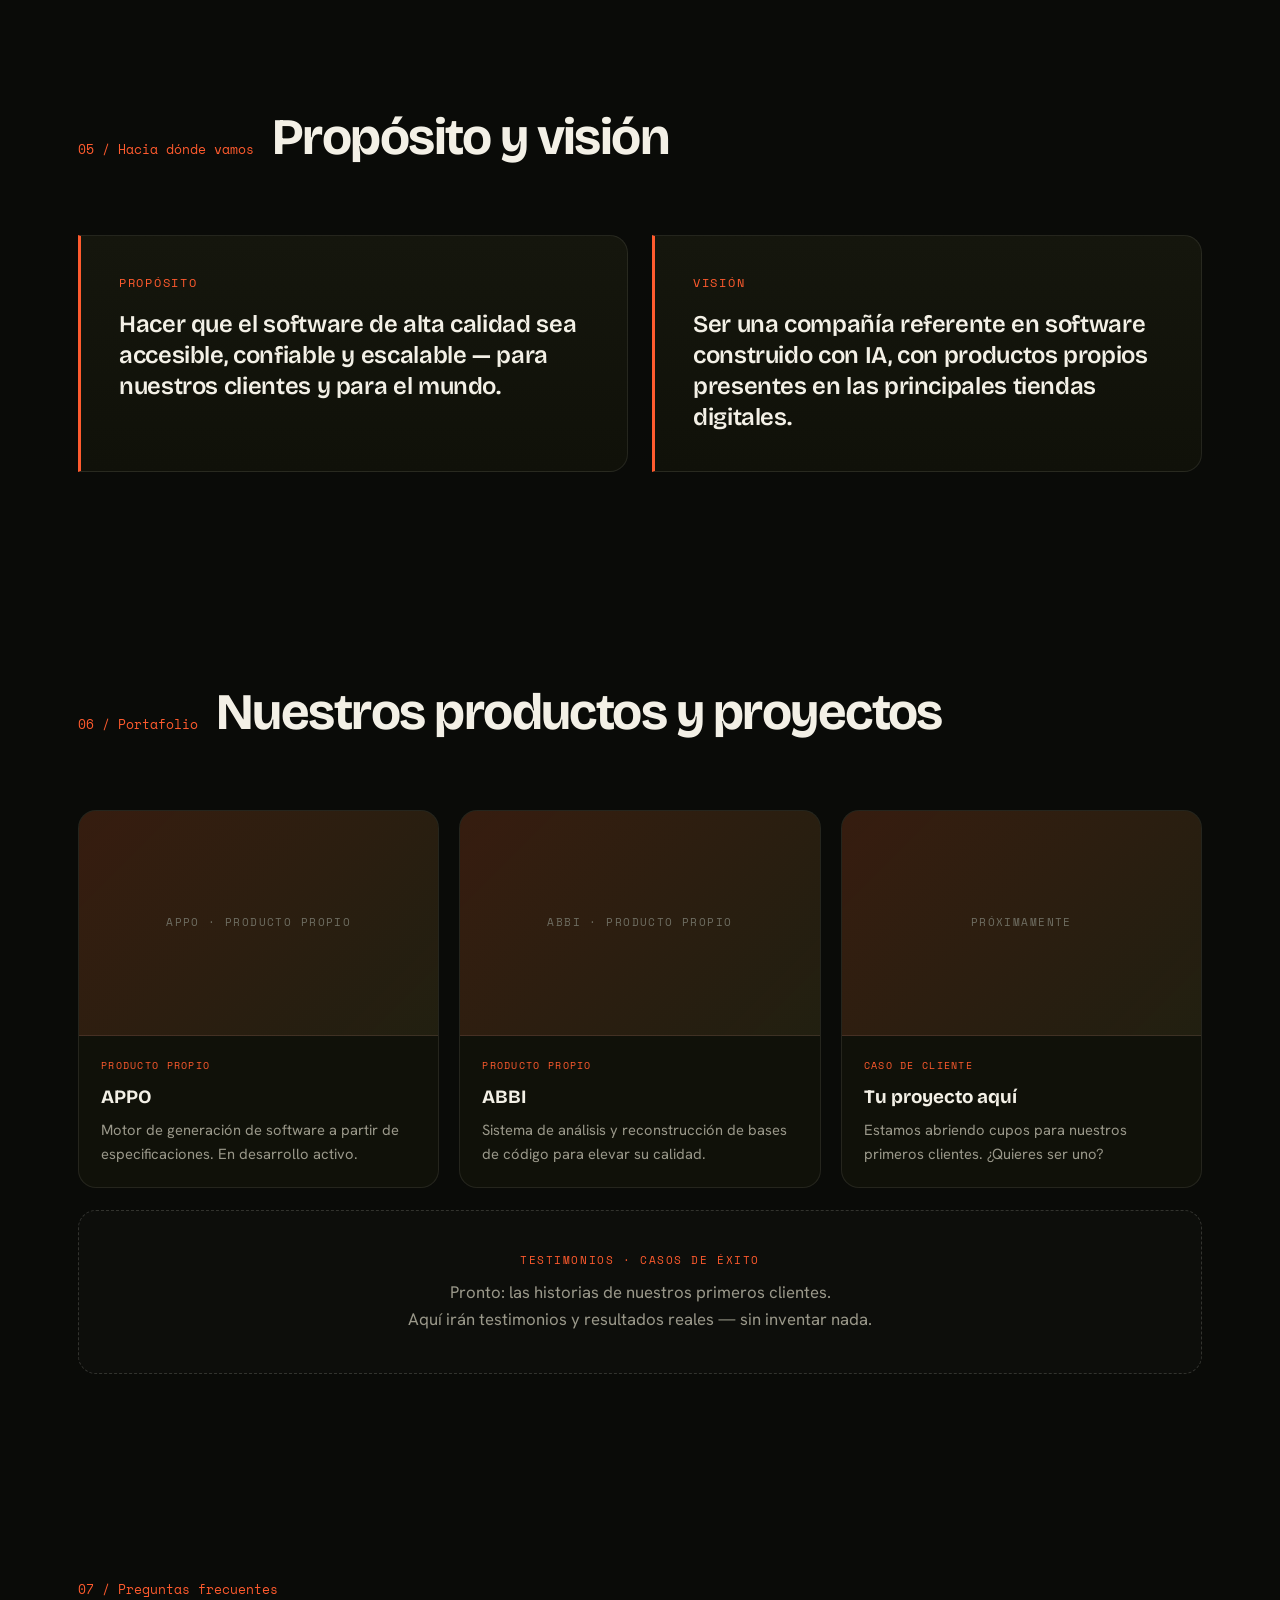
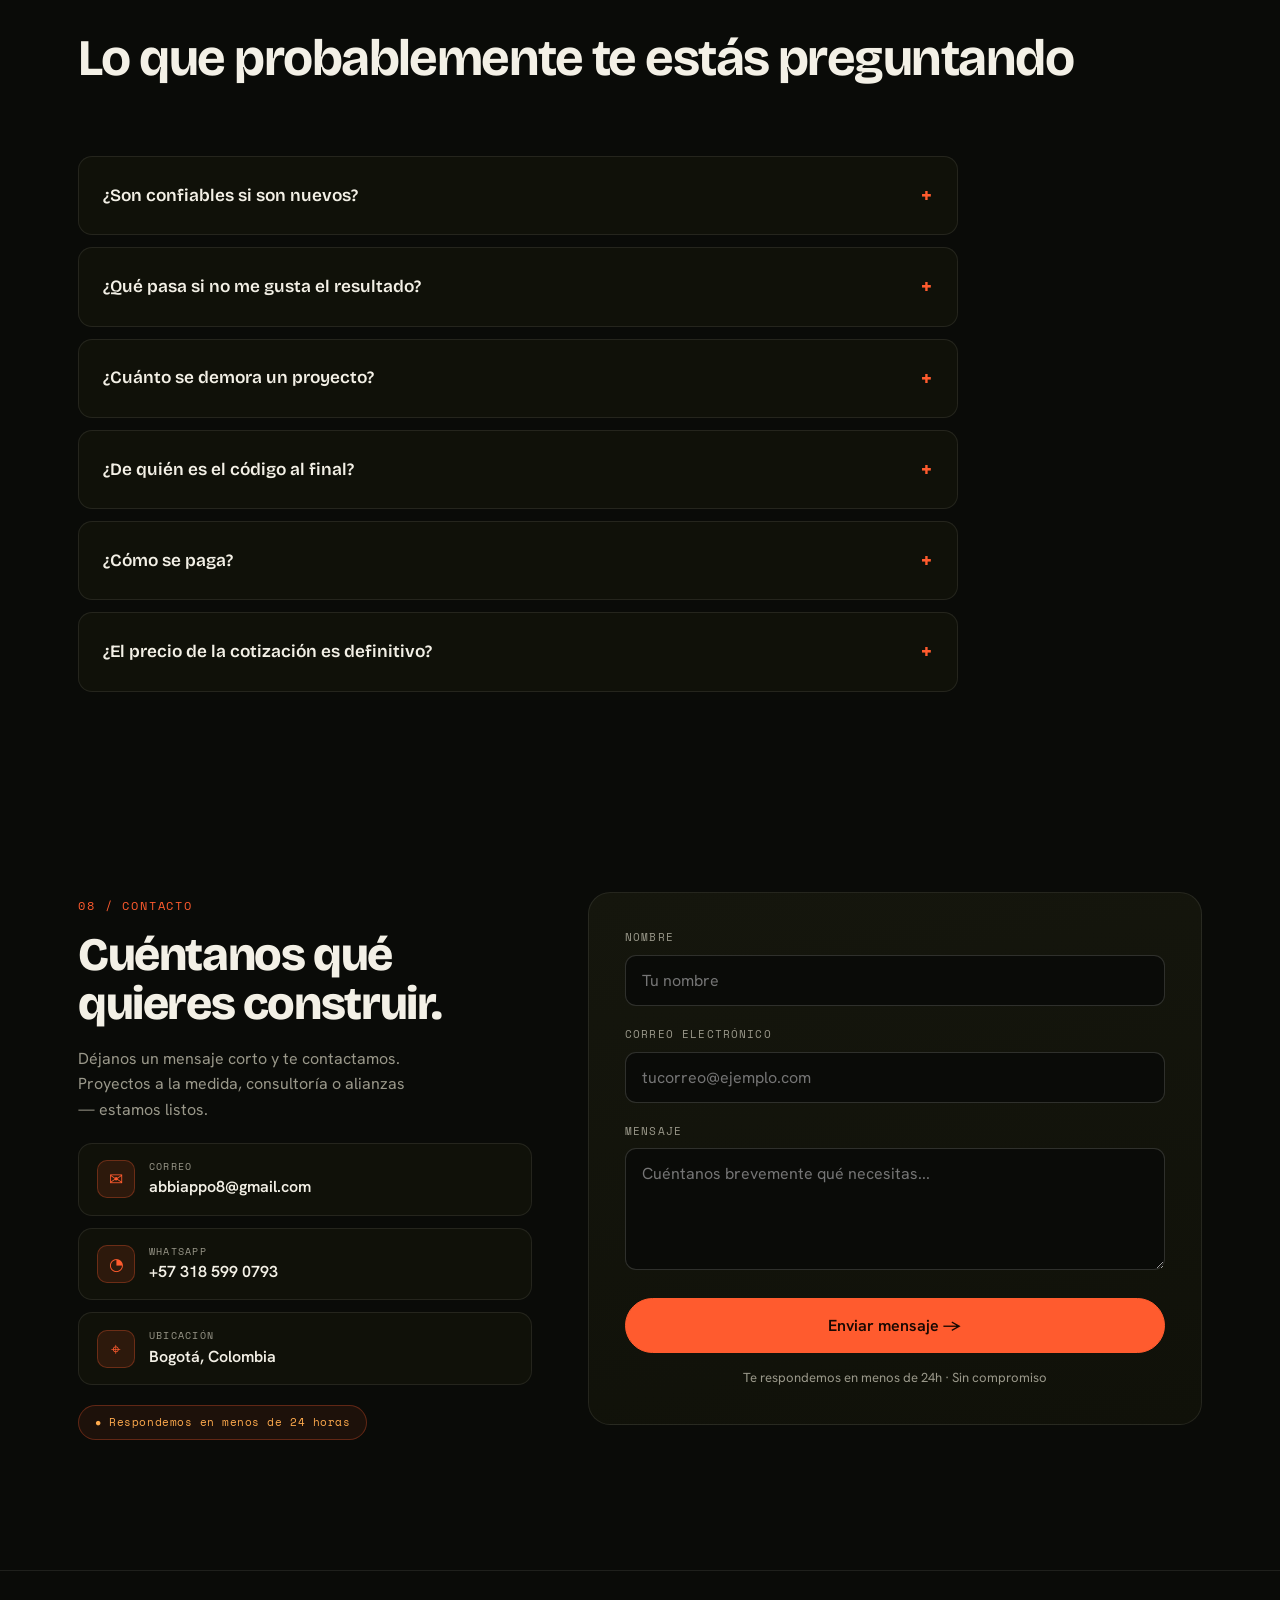
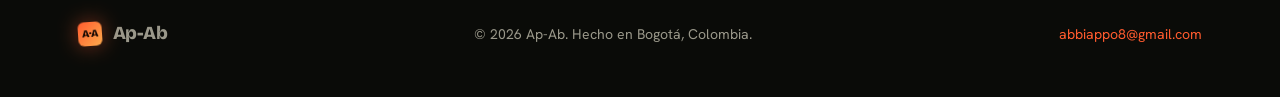
==== commit 756ec0c0: "feat: favicon de marca (A·A) en la pestaña + apple-touch-icon - assets/favicon.svg (vector, nítido) " ====
--- a/index.html
+++ b/index.html
@@ -3,6 +3,10 @@
 <head>
 <meta charset="UTF-8" />
 <meta name="viewport" content="width=device-width, initial-scale=1.0" />
+<link rel="icon" href="assets/favicon.svg" type="image/svg+xml" />
+<link rel="icon" href="assets/favicon-32.png" sizes="32x32" type="image/png" />
+<link rel="apple-touch-icon" href="assets/apple-touch-icon.png" />
+<meta name="theme-color" content="#0a0b08" />
 <title>Ap-Ab — Compañía de software</title>
 <meta name="description" content="Ap-Ab: compañía de software en Bogotá que desarrolla soluciones a la medida y crea sus propios productos con inteligencia artificial en el núcleo. Cotiza tu proyecto en minutos." />
 <link rel="preconnect" href="https://fonts.googleapis.com" />
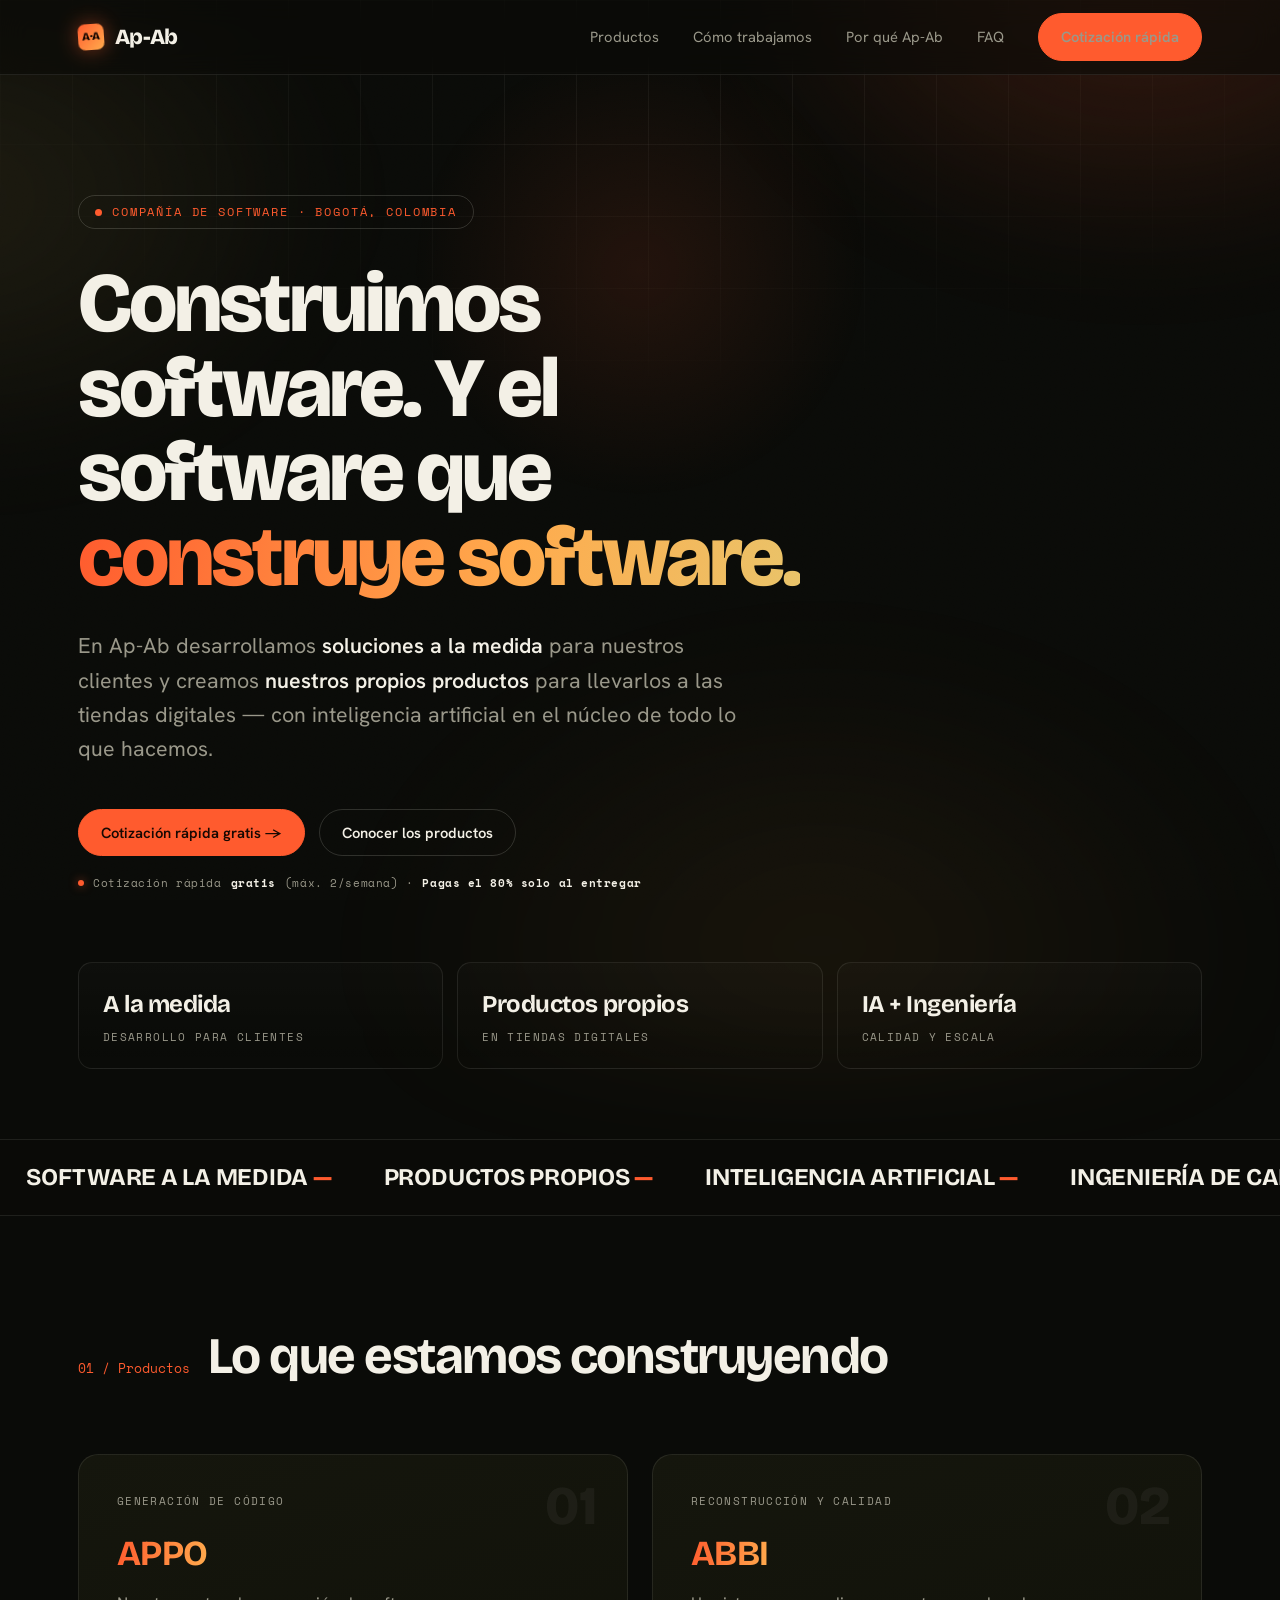
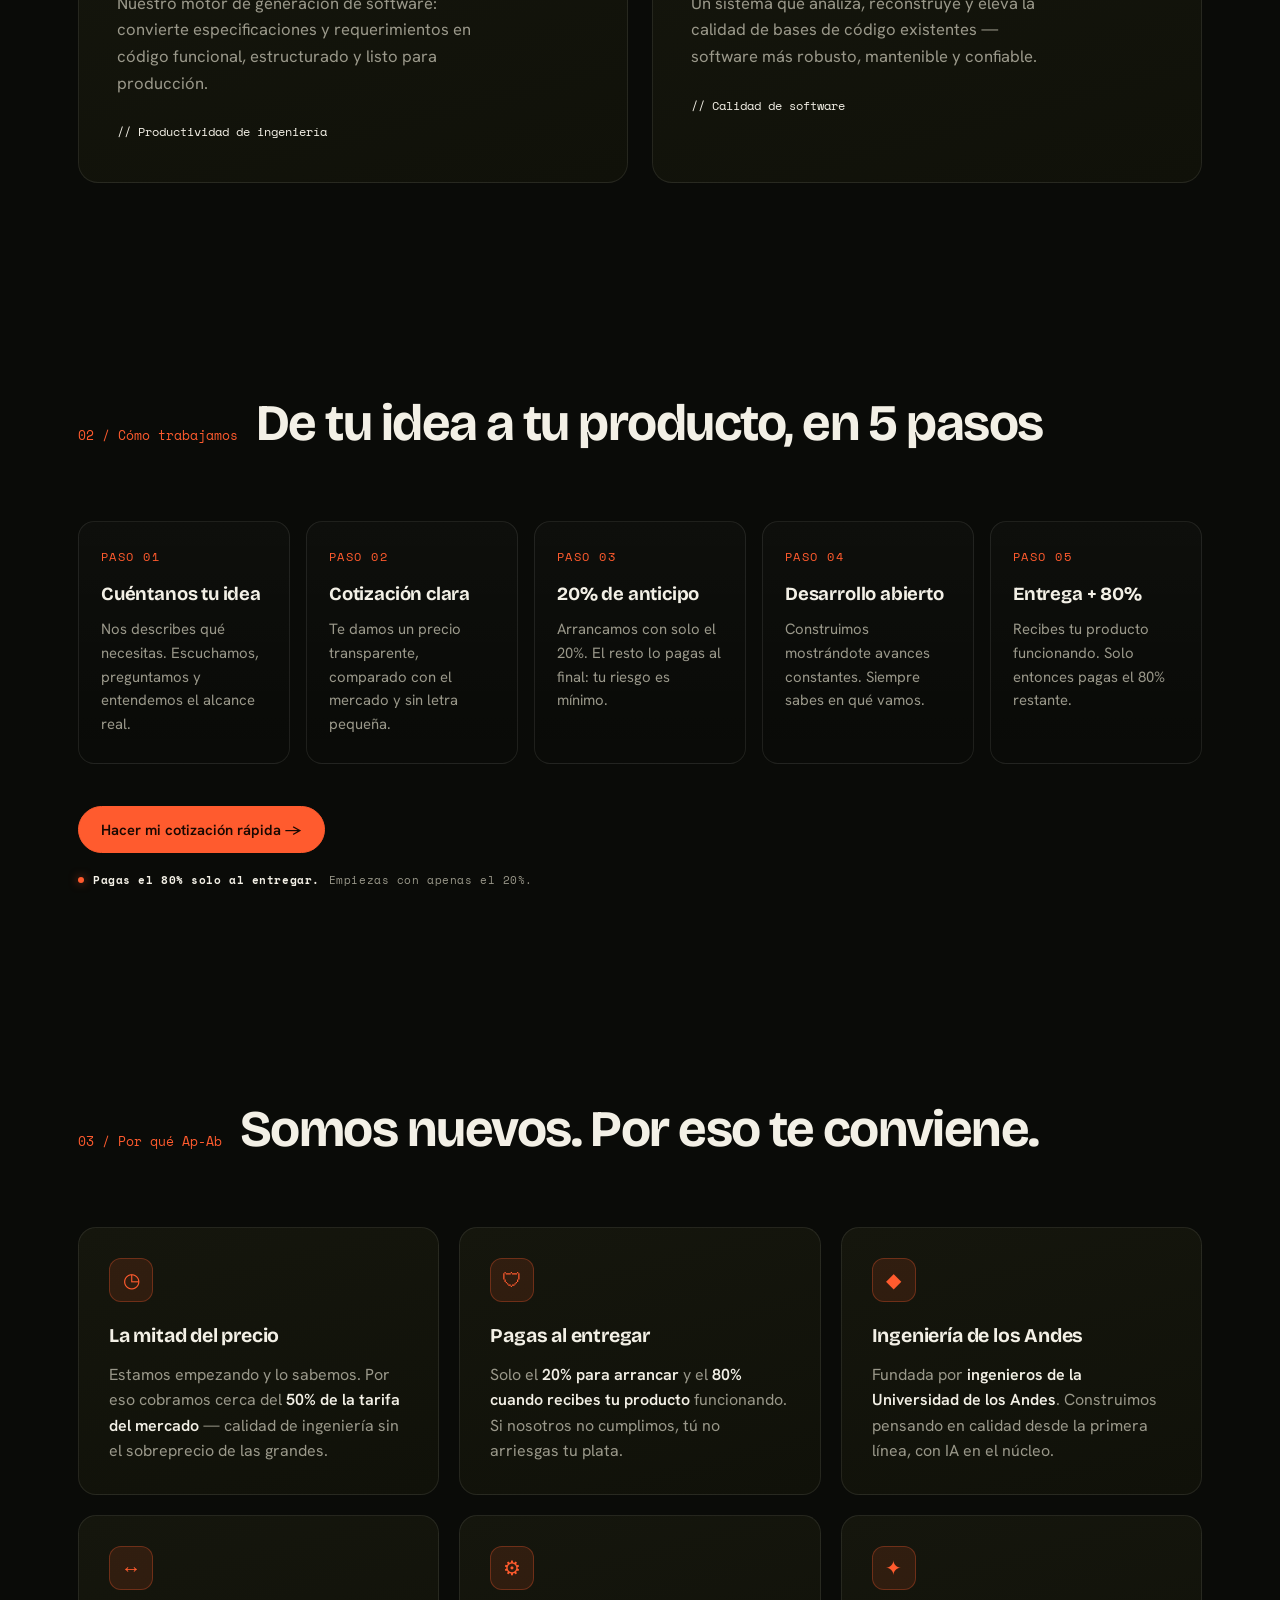
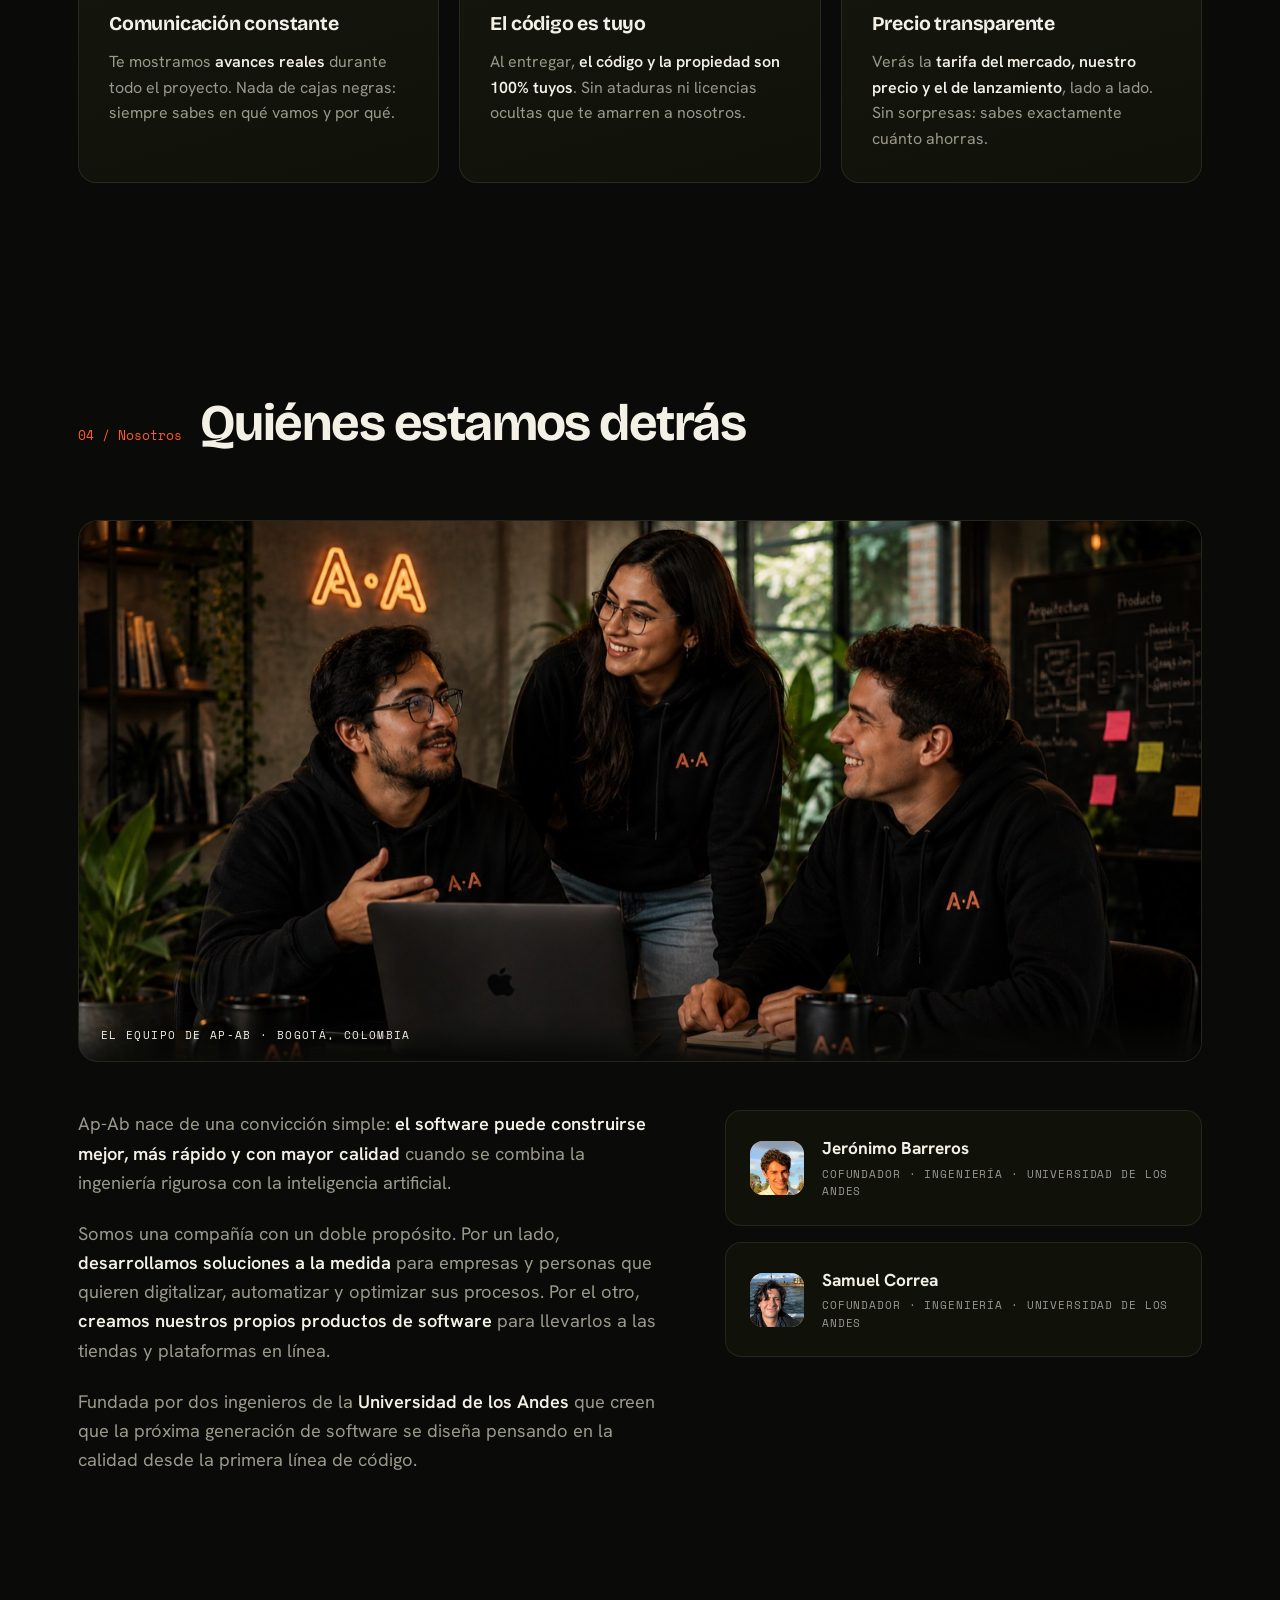
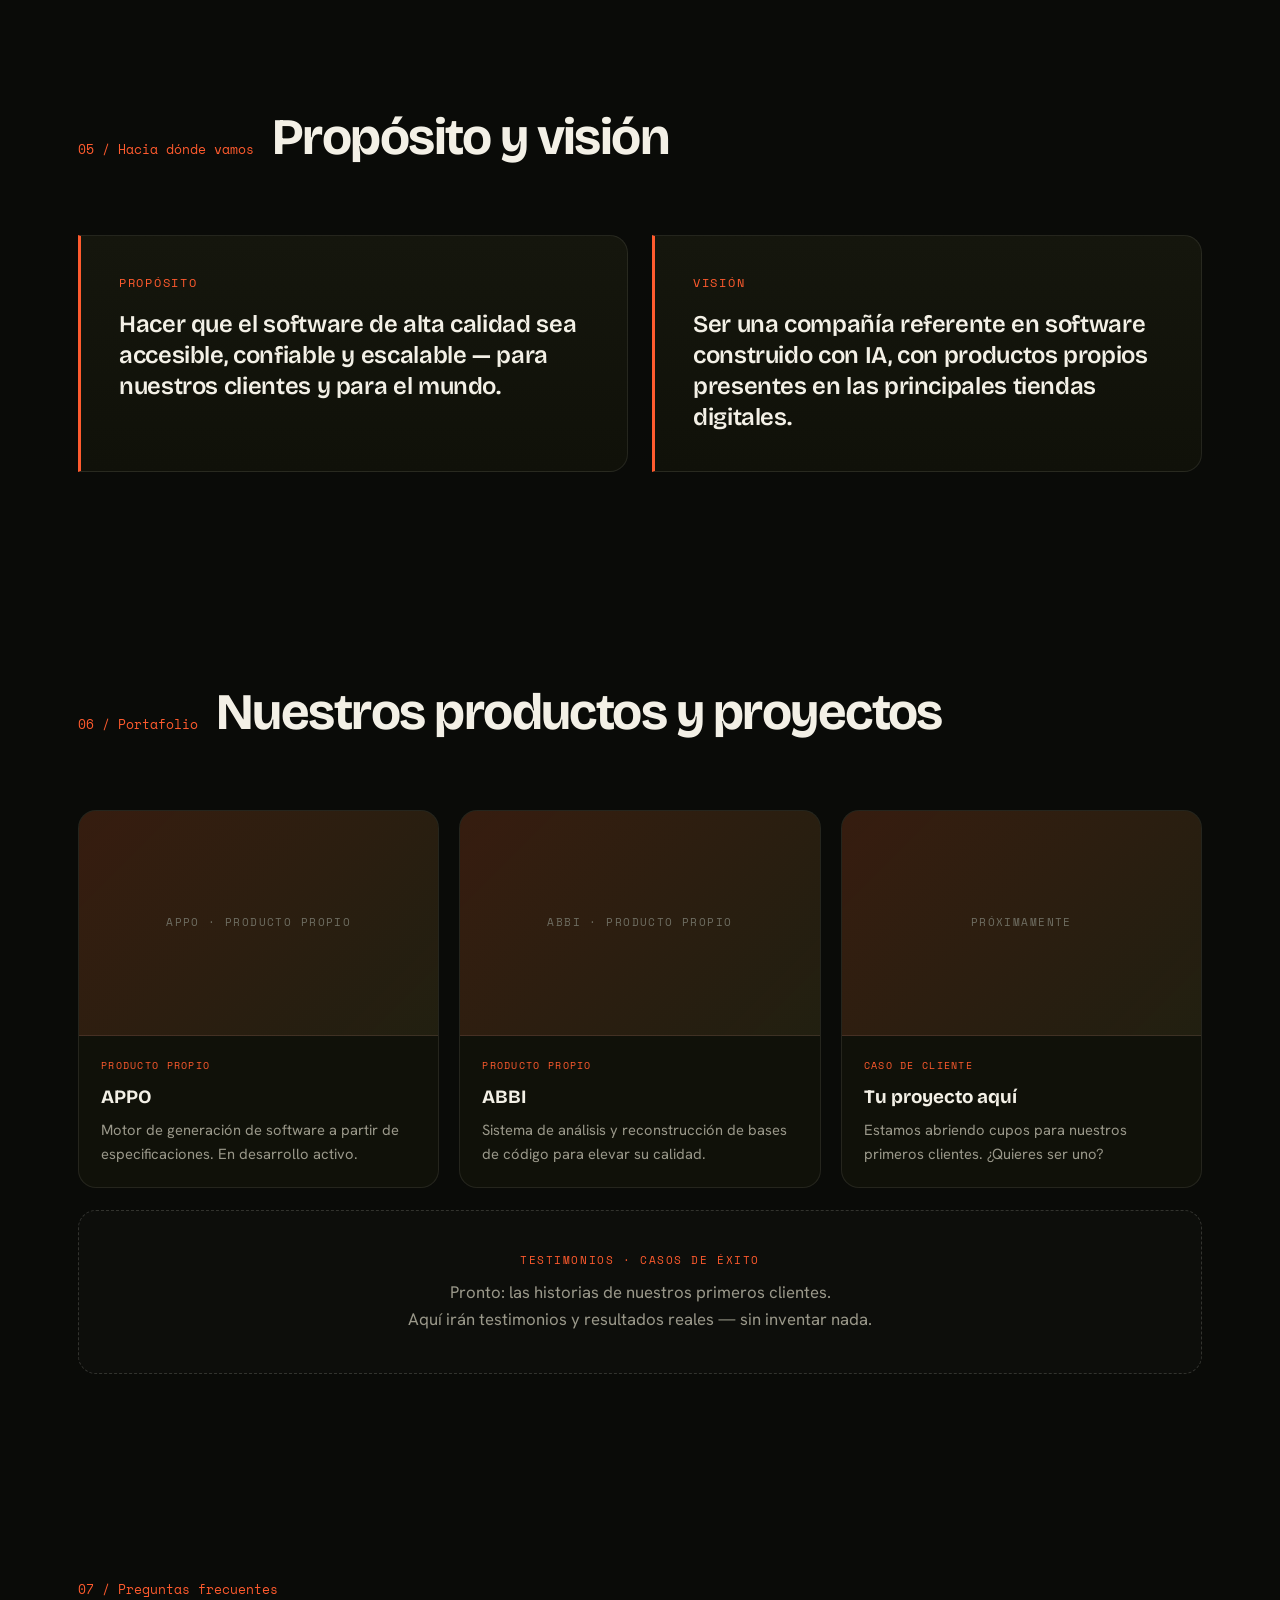
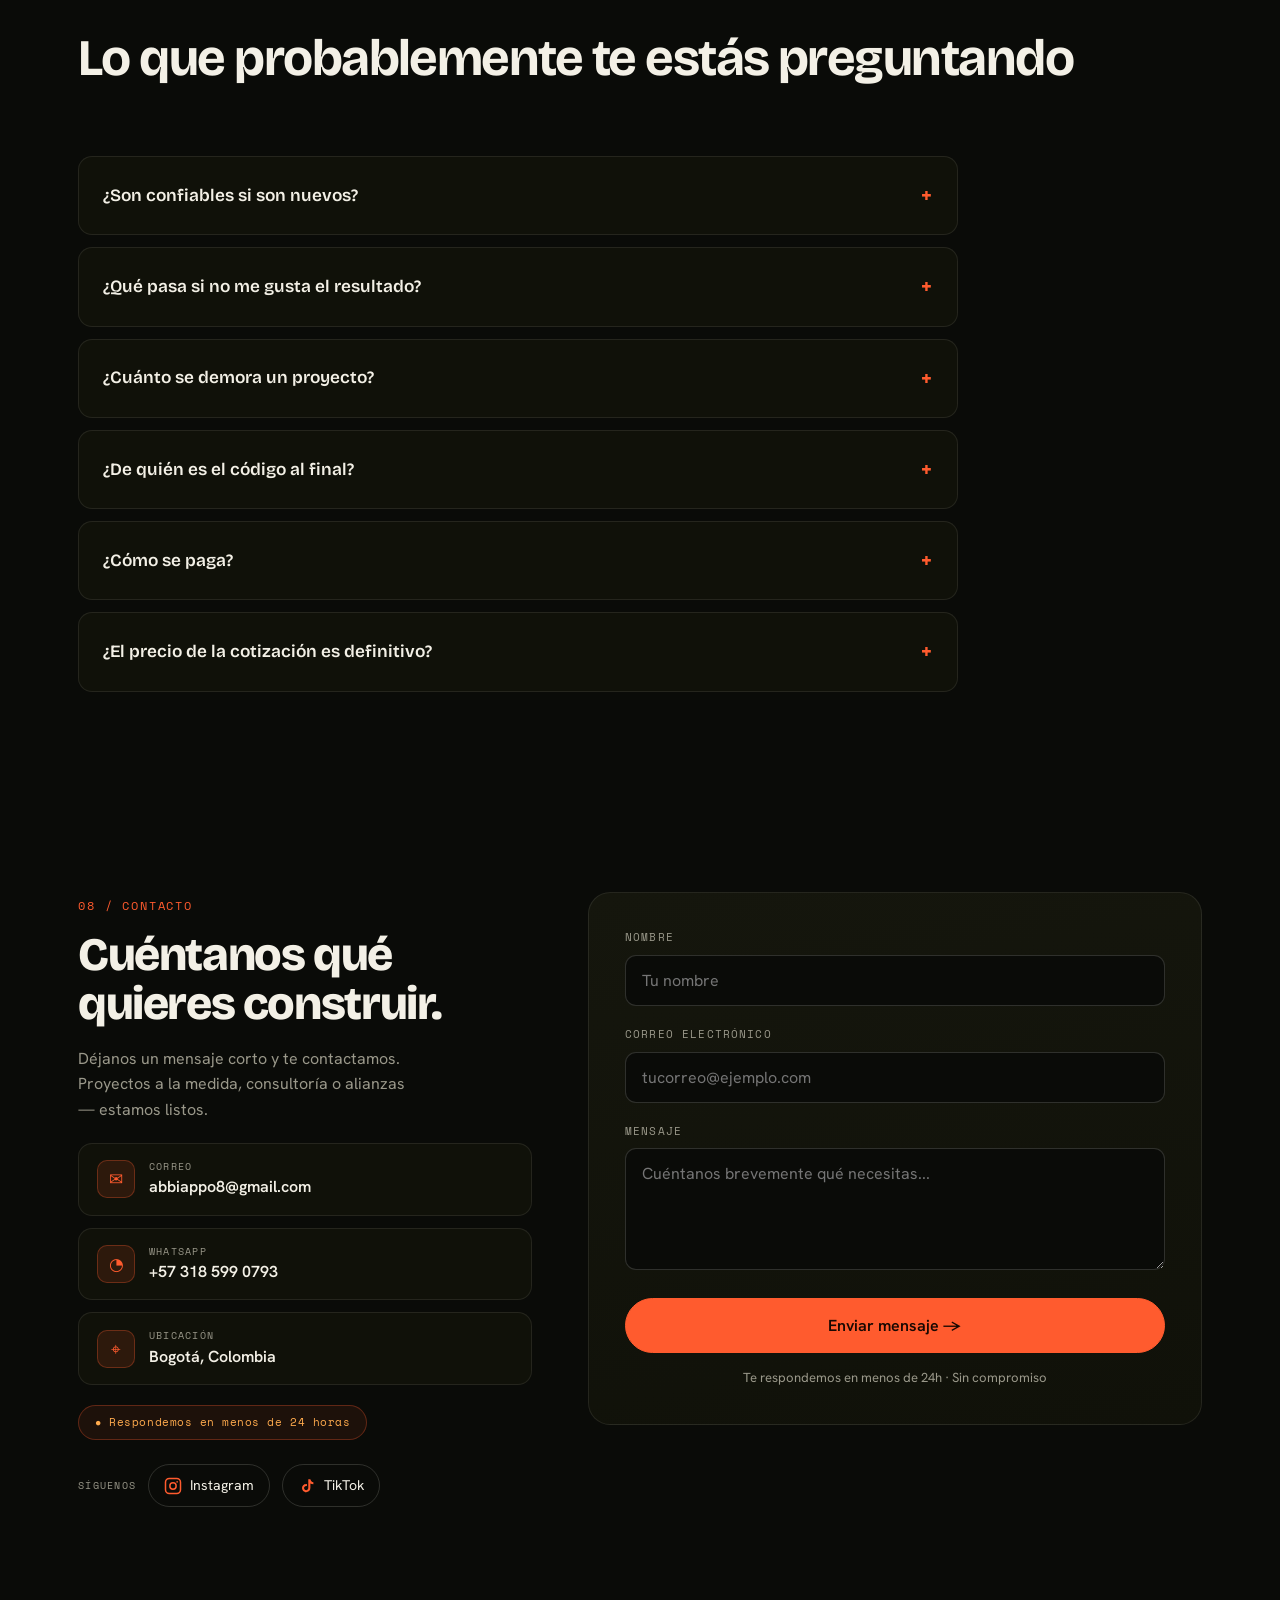
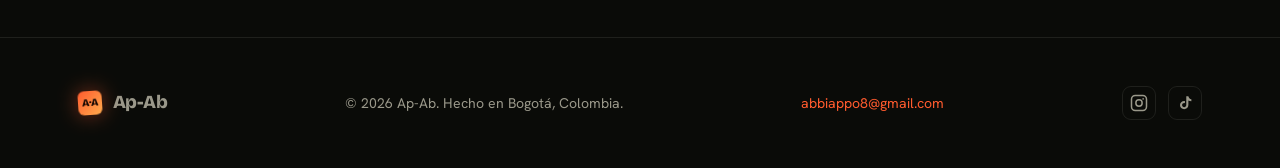
==== commit 3d8d7e4e: "feat: enlaces a Instagram y TikTok (@appoabbi) en contacto y footer Co-Authored-By: Claude Opus 4.8 " ====
--- a/index.html
+++ b/index.html
@@ -18,6 +18,16 @@
   .team-photo{margin:0 0 48px;border:1px solid var(--line);border-radius:20px;overflow:hidden;position:relative}
   .team-photo img{width:100%;display:block;aspect-ratio:3/2;object-fit:cover;object-position:center}
   .team-photo figcaption{position:absolute;left:0;right:0;bottom:0;padding:18px 22px;font-family:var(--mono);font-size:.66rem;letter-spacing:.13em;text-transform:uppercase;color:var(--paper);background:linear-gradient(0deg,rgba(10,11,8,.9),rgba(10,11,8,.15) 70%,transparent)}
+  /* redes sociales */
+  .socials{display:flex;align-items:center;gap:12px;margin-top:24px;flex-wrap:wrap}
+  .socials .soc-label{font-family:var(--mono);font-size:.62rem;letter-spacing:.13em;text-transform:uppercase;color:var(--muted)}
+  .social{display:inline-flex;align-items:center;gap:8px;border:1px solid var(--line-strong);border-radius:999px;padding:9px 15px;font-size:.88rem;color:var(--paper);transition:border-color .2s,transform .15s}
+  .social svg{color:var(--ember)}
+  .social:hover{border-color:var(--ember);transform:translateY(-2px)}
+  .social:hover svg{color:var(--ember-2)}
+  .foot-social{display:flex;gap:12px;align-items:center}
+  .foot-social a{display:inline-grid;place-items:center;width:34px;height:34px;border:1px solid var(--line);border-radius:9px;color:var(--muted);transition:border-color .2s,color .2s}
+  .foot-social a:hover{border-color:var(--ember);color:var(--ember)}
 </style>
 </head>
 <body>
@@ -346,6 +356,17 @@
           </div>
         </div>
         <div class="promise">● Respondemos en menos de 24 horas</div>
+        <div class="socials">
+          <span class="soc-label">Síguenos</span>
+          <a class="social" href="https://www.instagram.com/appoabbi" target="_blank" rel="noopener" aria-label="Instagram de Ap-Ab">
+            <svg viewBox="0 0 24 24" width="18" height="18" fill="none" stroke="currentColor" stroke-width="2" stroke-linecap="round" stroke-linejoin="round"><rect x="2" y="2" width="20" height="20" rx="5"/><circle cx="12" cy="12" r="4.2"/><circle cx="17.5" cy="6.5" r="1.1" fill="currentColor" stroke="none"/></svg>
+            Instagram
+          </a>
+          <a class="social" href="https://www.tiktok.com/@appoabbi" target="_blank" rel="noopener" aria-label="TikTok de Ap-Ab">
+            <svg viewBox="0 0 24 24" width="18" height="18" fill="currentColor"><path d="M16.5 3c.4 2.1 1.9 3.7 4 4v2.8c-1.4 0-2.8-.4-4-1.1v6.1c0 3.1-2.5 5.6-5.6 5.6S5.3 17.9 5.3 14.8s2.5-5.6 5.6-5.6c.3 0 .7 0 1 .1v2.9c-.3-.1-.7-.2-1-.2-1.5 0-2.8 1.2-2.8 2.8s1.2 2.8 2.8 2.8 2.8-1.2 2.8-2.8V3h2.5z"/></svg>
+            TikTok
+          </a>
+        </div>
       </div>
 
       <!--
@@ -384,6 +405,14 @@
       <div class="brand"><span class="mk" style="display:inline-grid;width:24px;height:24px;border-radius:6px;place-items:center;font-family:var(--display);font-weight:800;font-size:.65rem;color:#180802;background:linear-gradient(135deg,var(--ember),var(--ember-2))">A·A</span> Ap-Ab</div>
       <div>© <span id="year"></span> Ap-Ab. Hecho en Bogotá, Colombia.</div>
       <div><a href="mailto:abbiappo8@gmail.com" style="color:var(--ember)">abbiappo8@gmail.com</a></div>
+      <div class="foot-social">
+        <a href="https://www.instagram.com/appoabbi" target="_blank" rel="noopener" aria-label="Instagram de Ap-Ab">
+          <svg viewBox="0 0 24 24" width="18" height="18" fill="none" stroke="currentColor" stroke-width="2" stroke-linecap="round" stroke-linejoin="round"><rect x="2" y="2" width="20" height="20" rx="5"/><circle cx="12" cy="12" r="4.2"/><circle cx="17.5" cy="6.5" r="1.1" fill="currentColor" stroke="none"/></svg>
+        </a>
+        <a href="https://www.tiktok.com/@appoabbi" target="_blank" rel="noopener" aria-label="TikTok de Ap-Ab">
+          <svg viewBox="0 0 24 24" width="18" height="18" fill="currentColor"><path d="M16.5 3c.4 2.1 1.9 3.7 4 4v2.8c-1.4 0-2.8-.4-4-1.1v6.1c0 3.1-2.5 5.6-5.6 5.6S5.3 17.9 5.3 14.8s2.5-5.6 5.6-5.6c.3 0 .7 0 1 .1v2.9c-.3-.1-.7-.2-1-.2-1.5 0-2.8 1.2-2.8 2.8s1.2 2.8 2.8 2.8 2.8-1.2 2.8-2.8V3h2.5z"/></svg>
+        </a>
+      </div>
     </div>
   </div>
 </footer>
